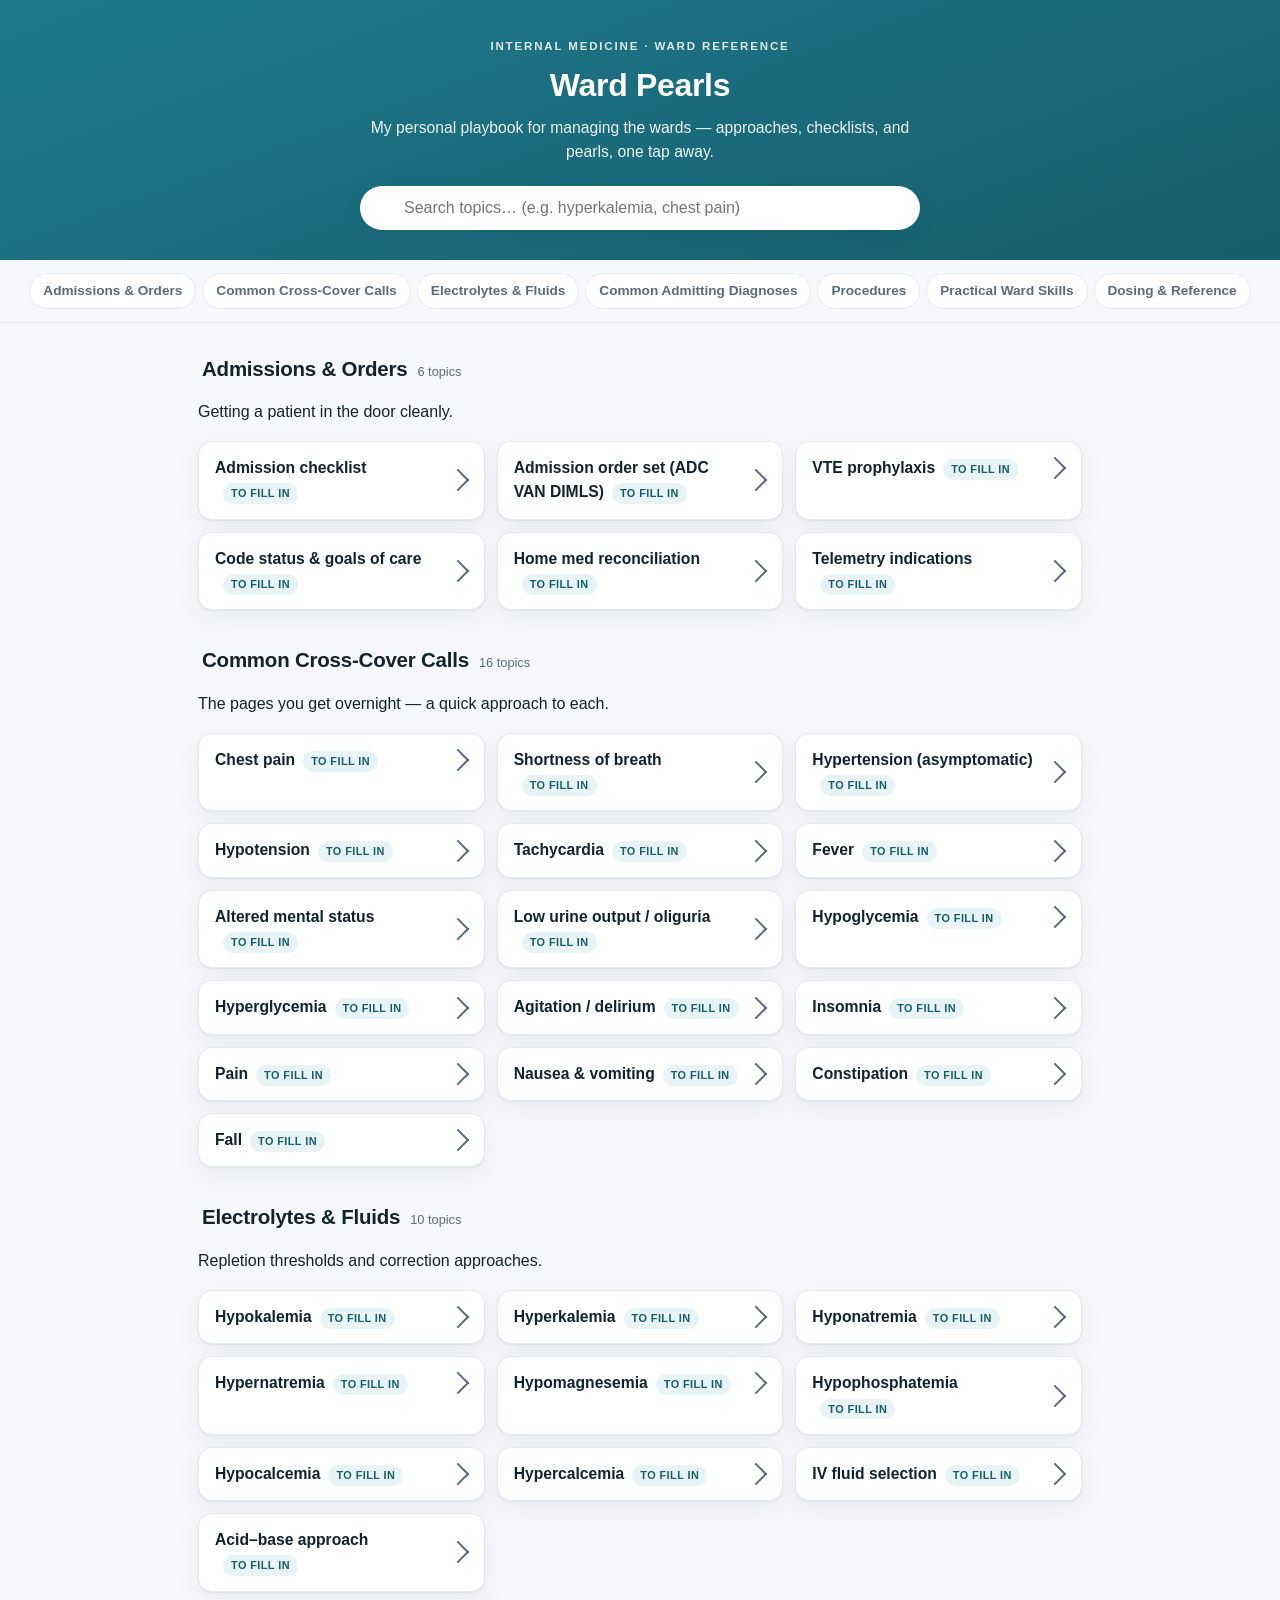
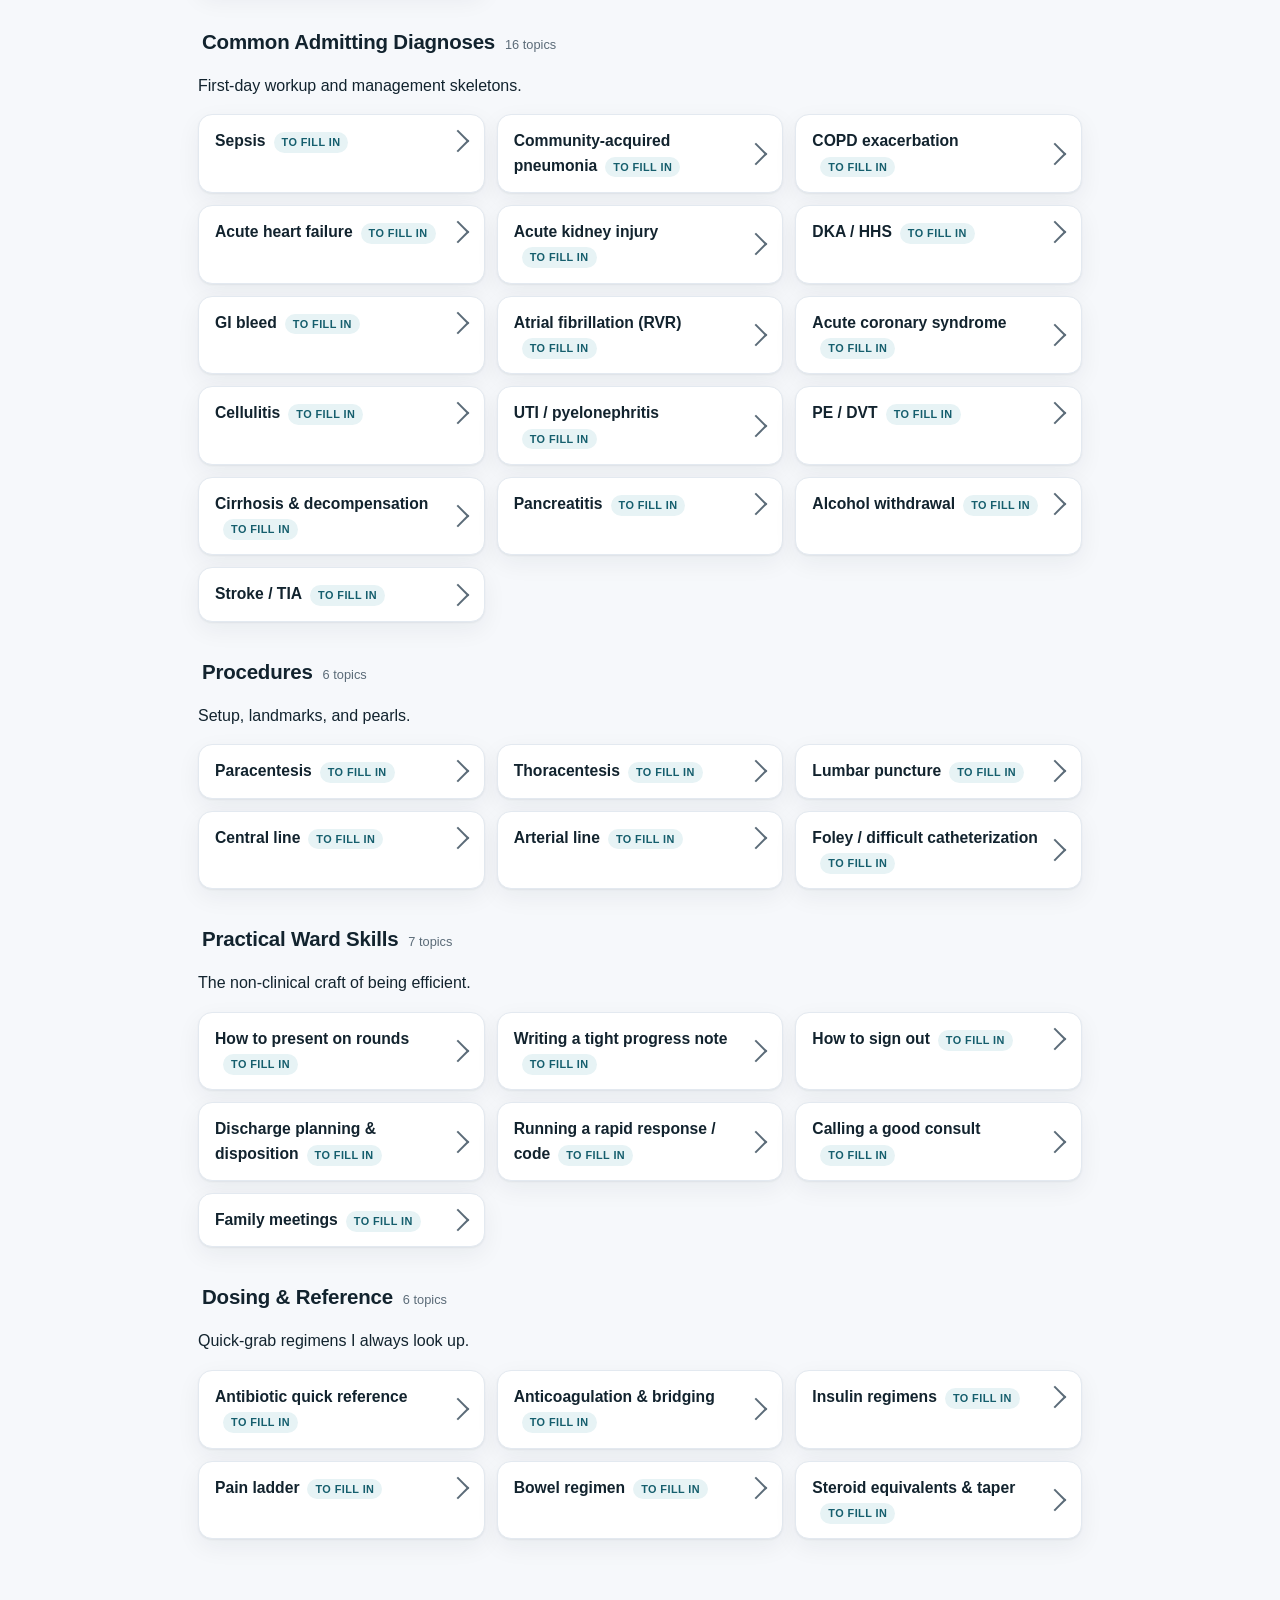
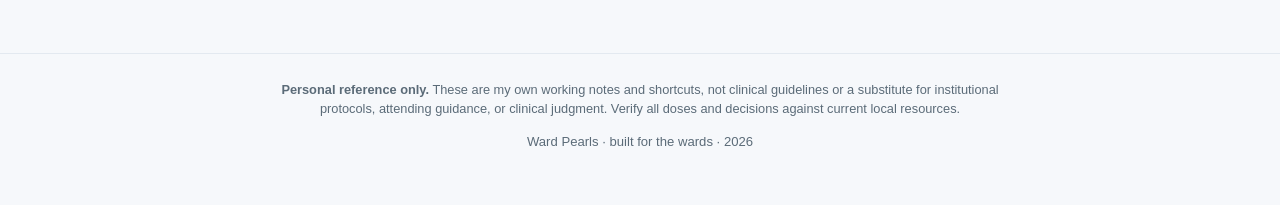
==== index.html @ cdda6fa0 "Add files via upload" ====
<!DOCTYPE html>
<html lang="en">
<head>
<meta charset="UTF-8">
<meta name="viewport" content="width=device-width, initial-scale=1.0">
<title>Ward Pearls — Internal Medicine</title>
<style>
  :root{
    --bg:#f6f8fb;
    --panel:#ffffff;
    --ink:#12232e;
    --muted:#5b6b78;
    --line:#e3e9f0;
    --accent:#1f7a8c;
    --accent-dark:#155e6d;
    --accent-soft:#e7f3f5;
    --shadow:0 1px 2px rgba(16,35,46,.06),0 8px 24px rgba(16,35,46,.06);
    --radius:14px;
  }
  *{box-sizing:border-box}
  html{scroll-behavior:smooth}
  body{
    margin:0;
    font-family:-apple-system,BlinkMacSystemFont,"Segoe UI",Roboto,Helvetica,Arial,sans-serif;
    color:var(--ink);
    background:var(--bg);
    line-height:1.55;
  }
  a{color:var(--accent-dark);text-decoration:none}
  a:hover{text-decoration:underline}

  /* Header */
  header{
    background:linear-gradient(160deg,var(--accent) 0%,var(--accent-dark) 100%);
    color:#fff;
    padding:38px 20px 30px;
    text-align:center;
  }
  header .kicker{
    text-transform:uppercase;
    letter-spacing:.16em;
    font-size:.72rem;
    font-weight:600;
    opacity:.85;
  }
  header h1{
    margin:.35rem 0 .3rem;
    font-size:2rem;
    font-weight:700;
    letter-spacing:-.01em;
  }
  header p{
    margin:0 auto;
    max-width:560px;
    font-size:.98rem;
    opacity:.92;
  }

  /* Search */
  .searchwrap{
    max-width:560px;
    margin:22px auto 0;
    position:relative;
  }
  #search{
    width:100%;
    padding:13px 16px 13px 44px;
    border:none;
    border-radius:999px;
    font-size:1rem;
    box-shadow:var(--shadow);
    outline:none;
  }
  .searchwrap svg{
    position:absolute;
    left:16px;top:50%;
    transform:translateY(-50%);
    width:18px;height:18px;
    opacity:.5;
  }

  /* Nav chips */
  nav{
    position:sticky;top:0;z-index:20;
    background:rgba(246,248,251,.92);
    backdrop-filter:blur(8px);
    border-bottom:1px solid var(--line);
    padding:10px 16px;
    overflow-x:auto;
    white-space:nowrap;
    text-align:center;
  }
  nav a{
    display:inline-block;
    padding:6px 13px;
    margin:3px;
    font-size:.85rem;
    font-weight:600;
    color:var(--muted);
    background:var(--panel);
    border:1px solid var(--line);
    border-radius:999px;
  }
  nav a:hover{color:var(--accent-dark);border-color:var(--accent);text-decoration:none}

  main{max-width:920px;margin:0 auto;padding:30px 18px 80px}

  section{margin-bottom:34px;scroll-margin-top:64px}
  .sec-head{display:flex;align-items:baseline;gap:10px;margin:0 4px 14px}
  .sec-head h2{margin:0;font-size:1.28rem;letter-spacing:-.01em}
  .sec-head .count{font-size:.8rem;color:var(--muted);font-weight:500}
  .sec-head .desc{margin:2px 4px 14px;color:var(--muted);font-size:.9rem}

  .grid{display:grid;grid-template-columns:repeat(auto-fill,minmax(230px,1fr));gap:12px}

  /* Cards */
  details.card{
    background:var(--panel);
    border:1px solid var(--line);
    border-radius:var(--radius);
    box-shadow:var(--shadow);
    overflow:hidden;
    transition:border-color .15s ease;
  }
  details.card[open]{border-color:var(--accent);grid-column:1/-1}
  summary{
    list-style:none;
    cursor:pointer;
    padding:14px 16px;
    font-weight:600;
    font-size:.98rem;
    display:flex;align-items:center;justify-content:space-between;gap:8px;
  }
  summary::-webkit-details-marker{display:none}
  summary .chev{
    flex:none;width:16px;height:16px;
    border-right:2px solid var(--muted);
    border-bottom:2px solid var(--muted);
    transform:rotate(-45deg);
    transition:transform .2s ease;
    margin-right:2px;
  }
  details[open] summary .chev{transform:rotate(45deg)}
  .card-body{
    padding:2px 18px 18px;
    border-top:1px solid var(--line);
    font-size:.94rem;
  }
  .card-body h4{margin:16px 0 5px;font-size:.82rem;text-transform:uppercase;letter-spacing:.05em;color:var(--accent-dark)}
  .card-body ul{margin:6px 0;padding-left:20px}
  .card-body li{margin:3px 0}
  .placeholder{
    color:var(--muted);
    font-style:italic;
    background:var(--accent-soft);
    border-radius:8px;
    padding:12px 14px;
    margin-top:12px;
    font-size:.9rem;
  }
  .tag{
    display:inline-block;font-size:.68rem;font-weight:700;
    text-transform:uppercase;letter-spacing:.04em;
    color:var(--accent-dark);background:var(--accent-soft);
    padding:2px 8px;border-radius:999px;margin-left:8px;
  }

  .noresults{display:none;text-align:center;color:var(--muted);padding:40px;font-style:italic}

  footer{
    text-align:center;color:var(--muted);font-size:.82rem;
    padding:26px 20px 40px;border-top:1px solid var(--line);
  }
  .disclaimer{
    max-width:760px;margin:0 auto 8px;font-size:.8rem;line-height:1.5;
  }
</style>
</head>
<body>

<header>
  <div class="kicker">Internal Medicine · Ward Reference</div>
  <h1>Ward Pearls</h1>
  <p>My personal playbook for managing the wards — approaches, checklists, and pearls, one tap away.</p>
  <div class="searchwrap">
    <svg viewBox="0 0 24 24" fill="none" stroke="currentColor" stroke-width="2"><circle cx="11" cy="11" r="7"/><path d="M21 21l-4.3-4.3"/></svg>
    <input id="search" type="text" placeholder="Search topics… (e.g. hyperkalemia, chest pain)" autocomplete="off">
  </div>
</header>

<nav id="nav"></nav>

<main id="main">
  <!--
  ============================================================
  HOW TO EDIT THIS SITE
  ------------------------------------------------------------
  Everything lives in this one file. To fill in a topic:
    1. Find its <details class="card"> block below.
    2. Replace the <p class="placeholder">…</p> with your content.
       Use <h4>Section</h4> headings and <ul><li>…</li></ul> lists.
  To add a NEW topic: copy any card block and edit the summary + body.
  To add a NEW category: copy a whole <section> block.
  The search box and nav menu update automatically.
  ============================================================
  -->
</main>

<footer>
  <p class="disclaimer"><strong>Personal reference only.</strong> These are my own working notes and shortcuts, not clinical guidelines or a substitute for institutional protocols, attending guidance, or clinical judgment. Verify all doses and decisions against current local resources.</p>
  <p>Ward Pearls · built for the wards · <span id="year"></span></p>
</footer>

<script>
/* ------------------------------------------------------------------
   CONTENT MODEL
   Edit topics here OR directly in the generated HTML — this script
   builds the page from the data below so it stays easy to maintain.
   Each topic: { t: "Title", body: "HTML string" }
   Leave body empty ("") to show a "to fill in" placeholder.
-------------------------------------------------------------------*/
const PLACEHOLDER = '<p class="placeholder">✍️ Your approach goes here — add your steps, doses, and pearls. Edit this in index.html.</p>';

const CATEGORIES = [
  {
    id:"admissions",
    name:"Admissions & Orders",
    desc:"Getting a patient in the door cleanly.",
    topics:[
      {t:"Admission checklist"},
      {t:"Admission order set (ADC VAN DIMLS)"},
      {t:"VTE prophylaxis"},
      {t:"Code status & goals of care"},
      {t:"Home med reconciliation"},
      {t:"Telemetry indications"},
    ]
  },
  {
    id:"crosscover",
    name:"Common Cross-Cover Calls",
    desc:"The pages you get overnight — a quick approach to each.",
    topics:[
      {t:"Chest pain"},
      {t:"Shortness of breath"},
      {t:"Hypertension (asymptomatic)"},
      {t:"Hypotension"},
      {t:"Tachycardia"},
      {t:"Fever"},
      {t:"Altered mental status"},
      {t:"Low urine output / oliguria"},
      {t:"Hypoglycemia"},
      {t:"Hyperglycemia"},
      {t:"Agitation / delirium"},
      {t:"Insomnia"},
      {t:"Pain"},
      {t:"Nausea & vomiting"},
      {t:"Constipation"},
      {t:"Fall"},
    ]
  },
  {
    id:"lytes",
    name:"Electrolytes & Fluids",
    desc:"Repletion thresholds and correction approaches.",
    topics:[
      {t:"Hypokalemia"},
      {t:"Hyperkalemia"},
      {t:"Hyponatremia"},
      {t:"Hypernatremia"},
      {t:"Hypomagnesemia"},
      {t:"Hypophosphatemia"},
      {t:"Hypocalcemia"},
      {t:"Hypercalcemia"},
      {t:"IV fluid selection"},
      {t:"Acid–base approach"},
    ]
  },
  {
    id:"diagnoses",
    name:"Common Admitting Diagnoses",
    desc:"First-day workup and management skeletons.",
    topics:[
      {t:"Sepsis"},
      {t:"Community-acquired pneumonia"},
      {t:"COPD exacerbation"},
      {t:"Acute heart failure"},
      {t:"Acute kidney injury"},
      {t:"DKA / HHS"},
      {t:"GI bleed"},
      {t:"Atrial fibrillation (RVR)"},
      {t:"Acute coronary syndrome"},
      {t:"Cellulitis"},
      {t:"UTI / pyelonephritis"},
      {t:"PE / DVT"},
      {t:"Cirrhosis & decompensation"},
      {t:"Pancreatitis"},
      {t:"Alcohol withdrawal"},
      {t:"Stroke / TIA"},
    ]
  },
  {
    id:"procedures",
    name:"Procedures",
    desc:"Setup, landmarks, and pearls.",
    topics:[
      {t:"Paracentesis"},
      {t:"Thoracentesis"},
      {t:"Lumbar puncture"},
      {t:"Central line"},
      {t:"Arterial line"},
      {t:"Foley / difficult catheterization"},
    ]
  },
  {
    id:"skills",
    name:"Practical Ward Skills",
    desc:"The non-clinical craft of being efficient.",
    topics:[
      {t:"How to present on rounds"},
      {t:"Writing a tight progress note"},
      {t:"How to sign out"},
      {t:"Discharge planning & disposition"},
      {t:"Running a rapid response / code"},
      {t:"Calling a good consult"},
      {t:"Family meetings"},
    ]
  },
  {
    id:"reference",
    name:"Dosing & Reference",
    desc:"Quick-grab regimens I always look up.",
    topics:[
      {t:"Antibiotic quick reference"},
      {t:"Anticoagulation & bridging"},
      {t:"Insulin regimens"},
      {t:"Pain ladder"},
      {t:"Bowel regimen"},
      {t:"Steroid equivalents & taper"},
    ]
  },
];

/* ---------- build the page ---------- */
const main = document.getElementById("main");
const nav = document.getElementById("nav");

CATEGORIES.forEach(cat=>{
  // nav chip
  const chip = document.createElement("a");
  chip.href = "#"+cat.id;
  chip.textContent = cat.name;
  nav.appendChild(chip);

  // section
  const sec = document.createElement("section");
  sec.id = cat.id;
  sec.innerHTML = `
    <div class="sec-head">
      <h2>${cat.name}</h2>
      <span class="count">${cat.topics.length} topics</span>
    </div>
    <p class="desc">${cat.desc}</p>
  `;
  const grid = document.createElement("div");
  grid.className = "grid";

  cat.topics.forEach(topic=>{
    const filled = topic.body && topic.body.trim().length;
    const card = document.createElement("details");
    card.className = "card";
    card.dataset.title = topic.t.toLowerCase();
    card.innerHTML = `
      <summary><span>${topic.t}${filled?"":'<span class="tag">to fill in</span>'}</span><span class="chev"></span></summary>
      <div class="card-body">${filled? topic.body : PLACEHOLDER}</div>
    `;
    grid.appendChild(card);
  });

  sec.appendChild(grid);
  main.appendChild(sec);
});

const noResults = document.createElement("div");
noResults.className = "noresults";
noResults.textContent = "No topics match your search.";
main.appendChild(noResults);

/* ---------- search / filter ---------- */
const search = document.getElementById("search");
search.addEventListener("input", ()=>{
  const q = search.value.trim().toLowerCase();
  let anyVisible = false;
  document.querySelectorAll("section").forEach(sec=>{
    let secVisible = false;
    sec.querySelectorAll("details.card").forEach(card=>{
      const match = !q || card.dataset.title.includes(q) || card.textContent.toLowerCase().includes(q);
      card.style.display = match ? "" : "none";
      if(match){secVisible = true; anyVisible = true;}
      if(q && match) card.open = false;
    });
    sec.style.display = secVisible ? "" : "none";
  });
  noResults.style.display = anyVisible ? "none" : "block";
});

document.getElementById("year").textContent = new Date().getFullYear();
</script>
</body>
</html>
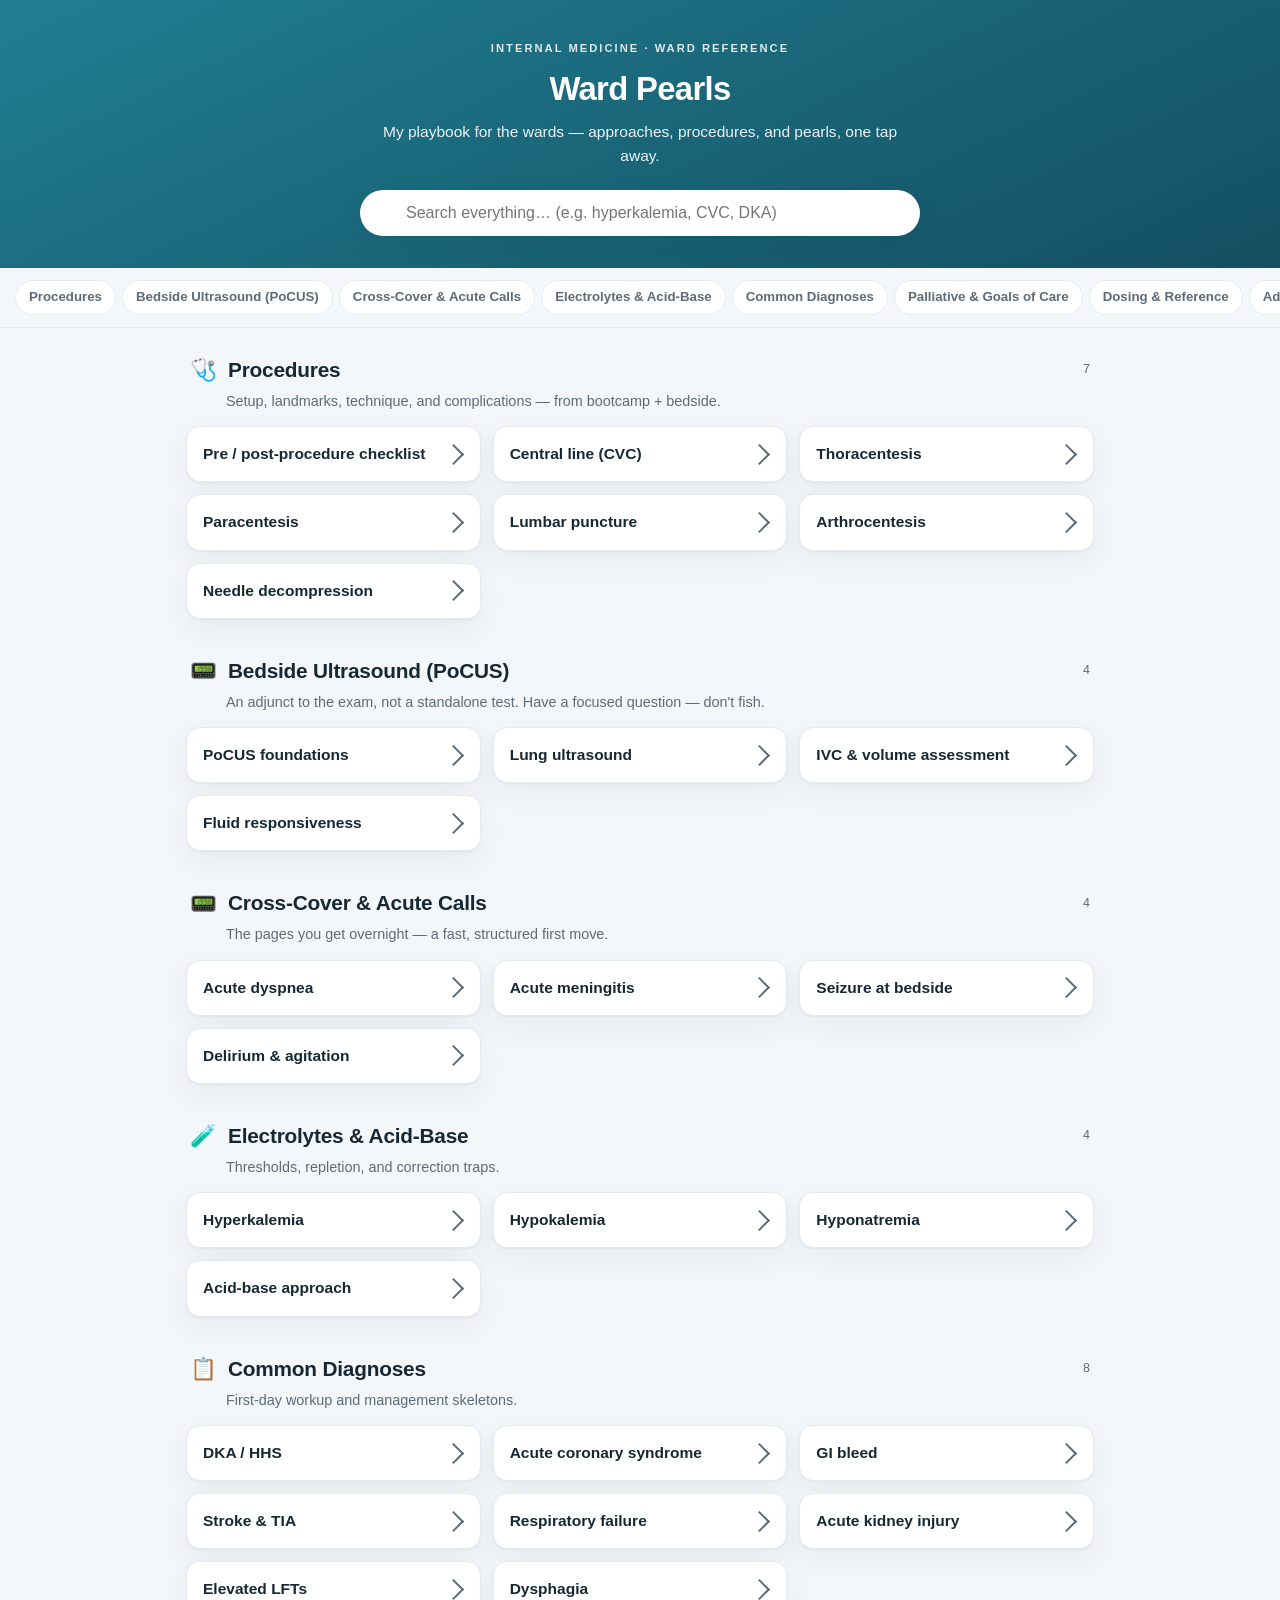
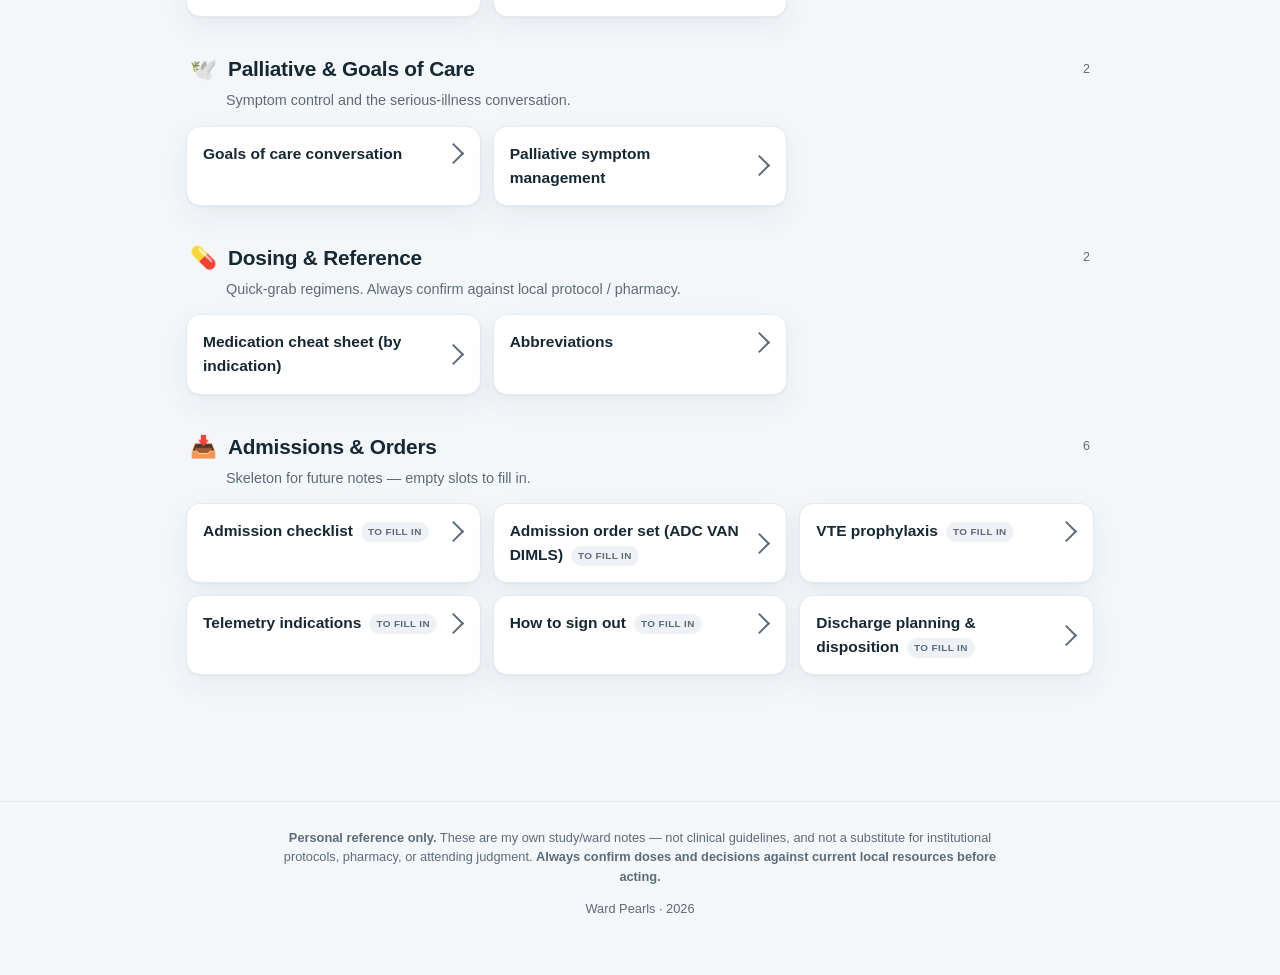
==== commit 6808f098: "Add files via upload" ====
--- a/index.html
+++ b/index.html
@@ -6,15 +6,17 @@
 <title>Ward Pearls — Internal Medicine</title>
 <style>
   :root{
-    --bg:#f6f8fb;
+    --bg:#f4f7fa;
     --panel:#ffffff;
-    --ink:#12232e;
-    --muted:#5b6b78;
-    --line:#e3e9f0;
+    --ink:#152833;
+    --muted:#5c6b78;
+    --line:#e4eaf1;
     --accent:#1f7a8c;
-    --accent-dark:#155e6d;
-    --accent-soft:#e7f3f5;
-    --shadow:0 1px 2px rgba(16,35,46,.06),0 8px 24px rgba(16,35,46,.06);
+    --accent-dark:#14586a;
+    --accent-soft:#e8f4f6;
+    --warn:#b3541e;
+    --warn-soft:#fdf1e7;
+    --shadow:0 1px 2px rgba(16,35,46,.05),0 10px 30px rgba(16,35,46,.06);
     --radius:14px;
   }
   *{box-sizing:border-box}
@@ -22,388 +24,112 @@
   body{
     margin:0;
     font-family:-apple-system,BlinkMacSystemFont,"Segoe UI",Roboto,Helvetica,Arial,sans-serif;
-    color:var(--ink);
-    background:var(--bg);
-    line-height:1.55;
+    color:var(--ink);background:var(--bg);line-height:1.55;
+    -webkit-font-smoothing:antialiased;
   }
-  a{color:var(--accent-dark);text-decoration:none}
-  a:hover{text-decoration:underline}
+  a{color:var(--accent-dark)}
 
-  /* Header */
   header{
-    background:linear-gradient(160deg,var(--accent) 0%,var(--accent-dark) 100%);
-    color:#fff;
-    padding:38px 20px 30px;
-    text-align:center;
+    background:linear-gradient(155deg,#217e91 0%,#134f61 100%);
+    color:#fff;padding:40px 20px 32px;text-align:center;
   }
-  header .kicker{
-    text-transform:uppercase;
-    letter-spacing:.16em;
-    font-size:.72rem;
-    font-weight:600;
-    opacity:.85;
-  }
-  header h1{
-    margin:.35rem 0 .3rem;
-    font-size:2rem;
-    font-weight:700;
-    letter-spacing:-.01em;
-  }
-  header p{
-    margin:0 auto;
-    max-width:560px;
-    font-size:.98rem;
-    opacity:.92;
-  }
+  header .kicker{text-transform:uppercase;letter-spacing:.18em;font-size:.7rem;font-weight:600;opacity:.85}
+  header h1{margin:.4rem 0 .35rem;font-size:2.05rem;font-weight:750;letter-spacing:-.02em}
+  header p{margin:0 auto;max-width:540px;font-size:.97rem;opacity:.92}
+  .searchwrap{max-width:560px;margin:22px auto 0;position:relative}
+  #search{width:100%;padding:14px 16px 14px 46px;border:none;border-radius:999px;font-size:1rem;box-shadow:var(--shadow);outline:none;color:var(--ink)}
+  .searchwrap svg{position:absolute;left:17px;top:50%;transform:translateY(-50%);width:18px;height:18px;opacity:.45}
 
-  /* Search */
-  .searchwrap{
-    max-width:560px;
-    margin:22px auto 0;
-    position:relative;
-  }
-  #search{
-    width:100%;
-    padding:13px 16px 13px 44px;
-    border:none;
-    border-radius:999px;
-    font-size:1rem;
-    box-shadow:var(--shadow);
-    outline:none;
-  }
-  .searchwrap svg{
-    position:absolute;
-    left:16px;top:50%;
-    transform:translateY(-50%);
-    width:18px;height:18px;
-    opacity:.5;
-  }
+  nav{position:sticky;top:0;z-index:30;background:rgba(244,247,250,.93);backdrop-filter:blur(10px);border-bottom:1px solid var(--line);padding:9px 12px;overflow-x:auto;white-space:nowrap;text-align:center}
+  nav a{display:inline-block;padding:6px 13px;margin:3px;font-size:.83rem;font-weight:600;color:var(--muted);background:var(--panel);border:1px solid var(--line);border-radius:999px;text-decoration:none}
+  nav a:hover{color:var(--accent-dark);border-color:var(--accent)}
 
-  /* Nav chips */
-  nav{
-    position:sticky;top:0;z-index:20;
-    background:rgba(246,248,251,.92);
-    backdrop-filter:blur(8px);
-    border-bottom:1px solid var(--line);
-    padding:10px 16px;
-    overflow-x:auto;
-    white-space:nowrap;
-    text-align:center;
-  }
-  nav a{
-    display:inline-block;
-    padding:6px 13px;
-    margin:3px;
-    font-size:.85rem;
-    font-weight:600;
-    color:var(--muted);
-    background:var(--panel);
-    border:1px solid var(--line);
-    border-radius:999px;
-  }
-  nav a:hover{color:var(--accent-dark);border-color:var(--accent);text-decoration:none}
+  main{max-width:940px;margin:0 auto;padding:26px 16px 90px}
+  section{margin-bottom:36px;scroll-margin-top:60px}
+  .sec-head{display:flex;align-items:center;gap:11px;margin:0 4px 4px}
+  .sec-head .ico{font-size:1.35rem;line-height:1}
+  .sec-head h2{margin:0;font-size:1.3rem;letter-spacing:-.01em}
+  .sec-head .count{font-size:.78rem;color:var(--muted);font-weight:500;margin-left:auto}
+  .sec-desc{margin:0 4px 14px 40px;color:var(--muted);font-size:.9rem}
 
-  main{max-width:920px;margin:0 auto;padding:30px 18px 80px}
+  .grid{display:grid;grid-template-columns:repeat(auto-fill,minmax(250px,1fr));gap:12px}
 
-  section{margin-bottom:34px;scroll-margin-top:64px}
-  .sec-head{display:flex;align-items:baseline;gap:10px;margin:0 4px 14px}
-  .sec-head h2{margin:0;font-size:1.28rem;letter-spacing:-.01em}
-  .sec-head .count{font-size:.8rem;color:var(--muted);font-weight:500}
-  .sec-head .desc{margin:2px 4px 14px;color:var(--muted);font-size:.9rem}
+  details.card{background:var(--panel);border:1px solid var(--line);border-radius:var(--radius);box-shadow:var(--shadow);overflow:hidden;transition:border-color .15s}
+  details.card[open]{border-color:var(--accent);grid-column:1/-1}
+  summary{list-style:none;cursor:pointer;padding:15px 16px;font-weight:650;font-size:.97rem;display:flex;align-items:center;justify-content:space-between;gap:8px}
+  summary::-webkit-details-marker{display:none}
+  summary .chev{flex:none;width:15px;height:15px;border-right:2px solid var(--muted);border-bottom:2px solid var(--muted);transform:rotate(-45deg);transition:transform .2s;margin-right:3px}
+  details[open] summary .chev{transform:rotate(45deg)}
 
-  .grid{display:grid;grid-template-columns:repeat(auto-fill,minmax(230px,1fr));gap:12px}
-
-  /* Cards */
-  details.card{
-    background:var(--panel);
-    border:1px solid var(--line);
-    border-radius:var(--radius);
-    box-shadow:var(--shadow);
-    overflow:hidden;
-    transition:border-color .15s ease;
-  }
-  details.card[open]{border-color:var(--accent);grid-column:1/-1}
-  summary{
-    list-style:none;
-    cursor:pointer;
-    padding:14px 16px;
-    font-weight:600;
-    font-size:.98rem;
-    display:flex;align-items:center;justify-content:space-between;gap:8px;
-  }
-  summary::-webkit-details-marker{display:none}
-  summary .chev{
-    flex:none;width:16px;height:16px;
-    border-right:2px solid var(--muted);
-    border-bottom:2px solid var(--muted);
-    transform:rotate(-45deg);
-    transition:transform .2s ease;
-    margin-right:2px;
-  }
-  details[open] summary .chev{transform:rotate(45deg)}
-  .card-body{
-    padding:2px 18px 18px;
-    border-top:1px solid var(--line);
-    font-size:.94rem;
-  }
-  .card-body h4{margin:16px 0 5px;font-size:.82rem;text-transform:uppercase;letter-spacing:.05em;color:var(--accent-dark)}
-  .card-body ul{margin:6px 0;padding-left:20px}
+  .card-body{padding:4px 20px 20px;border-top:1px solid var(--line);font-size:.93rem}
+  .card-body h4{margin:17px 0 5px;font-size:.75rem;text-transform:uppercase;letter-spacing:.06em;color:var(--accent-dark);font-weight:700}
+  .card-body h4:first-child{margin-top:14px}
+  .card-body ul{margin:5px 0;padding-left:19px}
   .card-body li{margin:3px 0}
-  .placeholder{
-    color:var(--muted);
-    font-style:italic;
-    background:var(--accent-soft);
-    border-radius:8px;
-    padding:12px 14px;
-    margin-top:12px;
-    font-size:.9rem;
-  }
-  .tag{
-    display:inline-block;font-size:.68rem;font-weight:700;
-    text-transform:uppercase;letter-spacing:.04em;
-    color:var(--accent-dark);background:var(--accent-soft);
-    padding:2px 8px;border-radius:999px;margin-left:8px;
-  }
+  .card-body p{margin:7px 0}
+  .card-body code{background:var(--accent-soft);padding:1px 5px;border-radius:5px;font-size:.86em}
+  .card-body .lead{color:var(--muted);font-style:italic;margin-top:12px}
+  .card-body details{margin:9px 0;border:1px solid var(--line);border-radius:9px;background:#fbfcfe}
+  .card-body details > summary{padding:9px 13px;font-size:.88rem;font-weight:600;color:var(--accent-dark)}
+  .card-body details .inner{padding:2px 15px 12px}
+  .flag{background:var(--warn-soft);border-left:3px solid var(--warn);border-radius:0 8px 8px 0;padding:9px 13px;margin:11px 0;font-size:.9rem;color:#7c3d15}
+  .flag b{color:var(--warn)}
+  .pill{background:var(--accent-soft);border-radius:0 8px 8px 0;border-left:3px solid var(--accent);padding:9px 13px;margin:11px 0;font-size:.9rem}
+  .tag{display:inline-block;font-size:.62rem;font-weight:700;text-transform:uppercase;letter-spacing:.04em;color:var(--muted);background:#eef2f6;padding:2px 7px;border-radius:999px;margin-left:8px;vertical-align:middle}
 
   .noresults{display:none;text-align:center;color:var(--muted);padding:40px;font-style:italic}
-
-  footer{
-    text-align:center;color:var(--muted);font-size:.82rem;
-    padding:26px 20px 40px;border-top:1px solid var(--line);
-  }
-  .disclaimer{
-    max-width:760px;margin:0 auto 8px;font-size:.8rem;line-height:1.5;
-  }
+  footer{text-align:center;color:var(--muted);font-size:.8rem;padding:26px 20px 44px;border-top:1px solid var(--line)}
+  .disclaimer{max-width:720px;margin:0 auto 10px;line-height:1.5}
 </style>
 </head>
 <body>
-
 <header>
   <div class="kicker">Internal Medicine · Ward Reference</div>
   <h1>Ward Pearls</h1>
-  <p>My personal playbook for managing the wards — approaches, checklists, and pearls, one tap away.</p>
+  <p>My playbook for the wards — approaches, procedures, and pearls, one tap away.</p>
   <div class="searchwrap">
     <svg viewBox="0 0 24 24" fill="none" stroke="currentColor" stroke-width="2"><circle cx="11" cy="11" r="7"/><path d="M21 21l-4.3-4.3"/></svg>
-    <input id="search" type="text" placeholder="Search topics… (e.g. hyperkalemia, chest pain)" autocomplete="off">
+    <input id="search" type="text" placeholder="Search everything… (e.g. hyperkalemia, CVC, DKA)" autocomplete="off">
   </div>
 </header>
-
 <nav id="nav"></nav>
-
-<main id="main">
-  <!--
-  ============================================================
-  HOW TO EDIT THIS SITE
-  ------------------------------------------------------------
-  Everything lives in this one file. To fill in a topic:
-    1. Find its <details class="card"> block below.
-    2. Replace the <p class="placeholder">…</p> with your content.
-       Use <h4>Section</h4> headings and <ul><li>…</li></ul> lists.
-  To add a NEW topic: copy any card block and edit the summary + body.
-  To add a NEW category: copy a whole <section> block.
-  The search box and nav menu update automatically.
-  ============================================================
-  -->
-</main>
-
+<main id="main"></main>
 <footer>
-  <p class="disclaimer"><strong>Personal reference only.</strong> These are my own working notes and shortcuts, not clinical guidelines or a substitute for institutional protocols, attending guidance, or clinical judgment. Verify all doses and decisions against current local resources.</p>
-  <p>Ward Pearls · built for the wards · <span id="year"></span></p>
+  <p class="disclaimer"><strong>Personal reference only.</strong> These are my own study/ward notes — not clinical guidelines, and not a substitute for institutional protocols, pharmacy, or attending judgment. <strong>Always confirm doses and decisions against current local resources before acting.</strong></p>
+  <p>Ward Pearls · <span id="year"></span></p>
 </footer>
-
+<script src="data.js"></script>
 <script>
-/* ------------------------------------------------------------------
-   CONTENT MODEL
-   Edit topics here OR directly in the generated HTML — this script
-   builds the page from the data below so it stays easy to maintain.
-   Each topic: { t: "Title", body: "HTML string" }
-   Leave body empty ("") to show a "to fill in" placeholder.
--------------------------------------------------------------------*/
-const PLACEHOLDER = '<p class="placeholder">✍️ Your approach goes here — add your steps, doses, and pearls. Edit this in index.html.</p>';
-
-const CATEGORIES = [
-  {
-    id:"admissions",
-    name:"Admissions & Orders",
-    desc:"Getting a patient in the door cleanly.",
-    topics:[
-      {t:"Admission checklist"},
-      {t:"Admission order set (ADC VAN DIMLS)"},
-      {t:"VTE prophylaxis"},
-      {t:"Code status & goals of care"},
-      {t:"Home med reconciliation"},
-      {t:"Telemetry indications"},
-    ]
-  },
-  {
-    id:"crosscover",
-    name:"Common Cross-Cover Calls",
-    desc:"The pages you get overnight — a quick approach to each.",
-    topics:[
-      {t:"Chest pain"},
-      {t:"Shortness of breath"},
-      {t:"Hypertension (asymptomatic)"},
-      {t:"Hypotension"},
-      {t:"Tachycardia"},
-      {t:"Fever"},
-      {t:"Altered mental status"},
-      {t:"Low urine output / oliguria"},
-      {t:"Hypoglycemia"},
-      {t:"Hyperglycemia"},
-      {t:"Agitation / delirium"},
-      {t:"Insomnia"},
-      {t:"Pain"},
-      {t:"Nausea & vomiting"},
-      {t:"Constipation"},
-      {t:"Fall"},
-    ]
-  },
-  {
-    id:"lytes",
-    name:"Electrolytes & Fluids",
-    desc:"Repletion thresholds and correction approaches.",
-    topics:[
-      {t:"Hypokalemia"},
-      {t:"Hyperkalemia"},
-      {t:"Hyponatremia"},
-      {t:"Hypernatremia"},
-      {t:"Hypomagnesemia"},
-      {t:"Hypophosphatemia"},
-      {t:"Hypocalcemia"},
-      {t:"Hypercalcemia"},
-      {t:"IV fluid selection"},
-      {t:"Acid–base approach"},
-    ]
-  },
-  {
-    id:"diagnoses",
-    name:"Common Admitting Diagnoses",
-    desc:"First-day workup and management skeletons.",
-    topics:[
-      {t:"Sepsis"},
-      {t:"Community-acquired pneumonia"},
-      {t:"COPD exacerbation"},
-      {t:"Acute heart failure"},
-      {t:"Acute kidney injury"},
-      {t:"DKA / HHS"},
-      {t:"GI bleed"},
-      {t:"Atrial fibrillation (RVR)"},
-      {t:"Acute coronary syndrome"},
-      {t:"Cellulitis"},
-      {t:"UTI / pyelonephritis"},
-      {t:"PE / DVT"},
-      {t:"Cirrhosis & decompensation"},
-      {t:"Pancreatitis"},
-      {t:"Alcohol withdrawal"},
-      {t:"Stroke / TIA"},
-    ]
-  },
-  {
-    id:"procedures",
-    name:"Procedures",
-    desc:"Setup, landmarks, and pearls.",
-    topics:[
-      {t:"Paracentesis"},
-      {t:"Thoracentesis"},
-      {t:"Lumbar puncture"},
-      {t:"Central line"},
-      {t:"Arterial line"},
-      {t:"Foley / difficult catheterization"},
-    ]
-  },
-  {
-    id:"skills",
-    name:"Practical Ward Skills",
-    desc:"The non-clinical craft of being efficient.",
-    topics:[
-      {t:"How to present on rounds"},
-      {t:"Writing a tight progress note"},
-      {t:"How to sign out"},
-      {t:"Discharge planning & disposition"},
-      {t:"Running a rapid response / code"},
-      {t:"Calling a good consult"},
-      {t:"Family meetings"},
-    ]
-  },
-  {
-    id:"reference",
-    name:"Dosing & Reference",
-    desc:"Quick-grab regimens I always look up.",
-    topics:[
-      {t:"Antibiotic quick reference"},
-      {t:"Anticoagulation & bridging"},
-      {t:"Insulin regimens"},
-      {t:"Pain ladder"},
-      {t:"Bowel regimen"},
-      {t:"Steroid equivalents & taper"},
-    ]
-  },
-];
-
-/* ---------- build the page ---------- */
-const main = document.getElementById("main");
-const nav = document.getElementById("nav");
-
+const main=document.getElementById("main"), nav=document.getElementById("nav");
 CATEGORIES.forEach(cat=>{
-  // nav chip
-  const chip = document.createElement("a");
-  chip.href = "#"+cat.id;
-  chip.textContent = cat.name;
-  nav.appendChild(chip);
-
-  // section
-  const sec = document.createElement("section");
-  sec.id = cat.id;
-  sec.innerHTML = `
-    <div class="sec-head">
-      <h2>${cat.name}</h2>
-      <span class="count">${cat.topics.length} topics</span>
-    </div>
-    <p class="desc">${cat.desc}</p>
-  `;
-  const grid = document.createElement("div");
-  grid.className = "grid";
-
-  cat.topics.forEach(topic=>{
-    const filled = topic.body && topic.body.trim().length;
-    const card = document.createElement("details");
-    card.className = "card";
-    card.dataset.title = topic.t.toLowerCase();
-    card.innerHTML = `
-      <summary><span>${topic.t}${filled?"":'<span class="tag">to fill in</span>'}</span><span class="chev"></span></summary>
-      <div class="card-body">${filled? topic.body : PLACEHOLDER}</div>
-    `;
+  const chip=document.createElement("a");chip.href="#"+cat.id;chip.textContent=cat.name;nav.appendChild(chip);
+  const sec=document.createElement("section");sec.id=cat.id;
+  sec.innerHTML=`<div class="sec-head"><span class="ico">${cat.ico}</span><h2>${cat.name}</h2><span class="count">${cat.topics.length}</span></div><p class="sec-desc">${cat.desc}</p>`;
+  const grid=document.createElement("div");grid.className="grid";
+  cat.topics.forEach(t=>{
+    const filled=t.body&&t.body.trim().length;
+    const card=document.createElement("details");card.className="card";
+    card.dataset.title=t.t.toLowerCase();
+    card.innerHTML=`<summary><span>${t.t}${filled?"":'<span class="tag">to fill in</span>'}</span><span class="chev"></span></summary><div class="card-body">${filled?t.body:'<p class="lead">✍️ Empty slot — add your notes in data.js.</p>'}</div>`;
     grid.appendChild(card);
   });
-
-  sec.appendChild(grid);
-  main.appendChild(sec);
+  sec.appendChild(grid);main.appendChild(sec);
 });
-
-const noResults = document.createElement("div");
-noResults.className = "noresults";
-noResults.textContent = "No topics match your search.";
-main.appendChild(noResults);
-
-/* ---------- search / filter ---------- */
-const search = document.getElementById("search");
-search.addEventListener("input", ()=>{
-  const q = search.value.trim().toLowerCase();
-  let anyVisible = false;
+const noRes=document.createElement("div");noRes.className="noresults";noRes.textContent="No topics match your search.";main.appendChild(noRes);
+const search=document.getElementById("search");
+search.addEventListener("input",()=>{
+  const q=search.value.trim().toLowerCase();let any=false;
   document.querySelectorAll("section").forEach(sec=>{
-    let secVisible = false;
+    let sv=false;
     sec.querySelectorAll("details.card").forEach(card=>{
-      const match = !q || card.dataset.title.includes(q) || card.textContent.toLowerCase().includes(q);
-      card.style.display = match ? "" : "none";
-      if(match){secVisible = true; anyVisible = true;}
-      if(q && match) card.open = false;
+      const m=!q||card.dataset.title.includes(q)||card.textContent.toLowerCase().includes(q);
+      card.style.display=m?"":"none";if(m){sv=true;any=true;}if(q&&m)card.open=false;
     });
-    sec.style.display = secVisible ? "" : "none";
+    sec.style.display=sv?"":"none";
   });
-  noResults.style.display = anyVisible ? "none" : "block";
+  noRes.style.display=any?"none":"block";
 });
-
-document.getElementById("year").textContent = new Date().getFullYear();
+document.getElementById("year").textContent=new Date().getFullYear();
 </script>
 </body>
 </html>
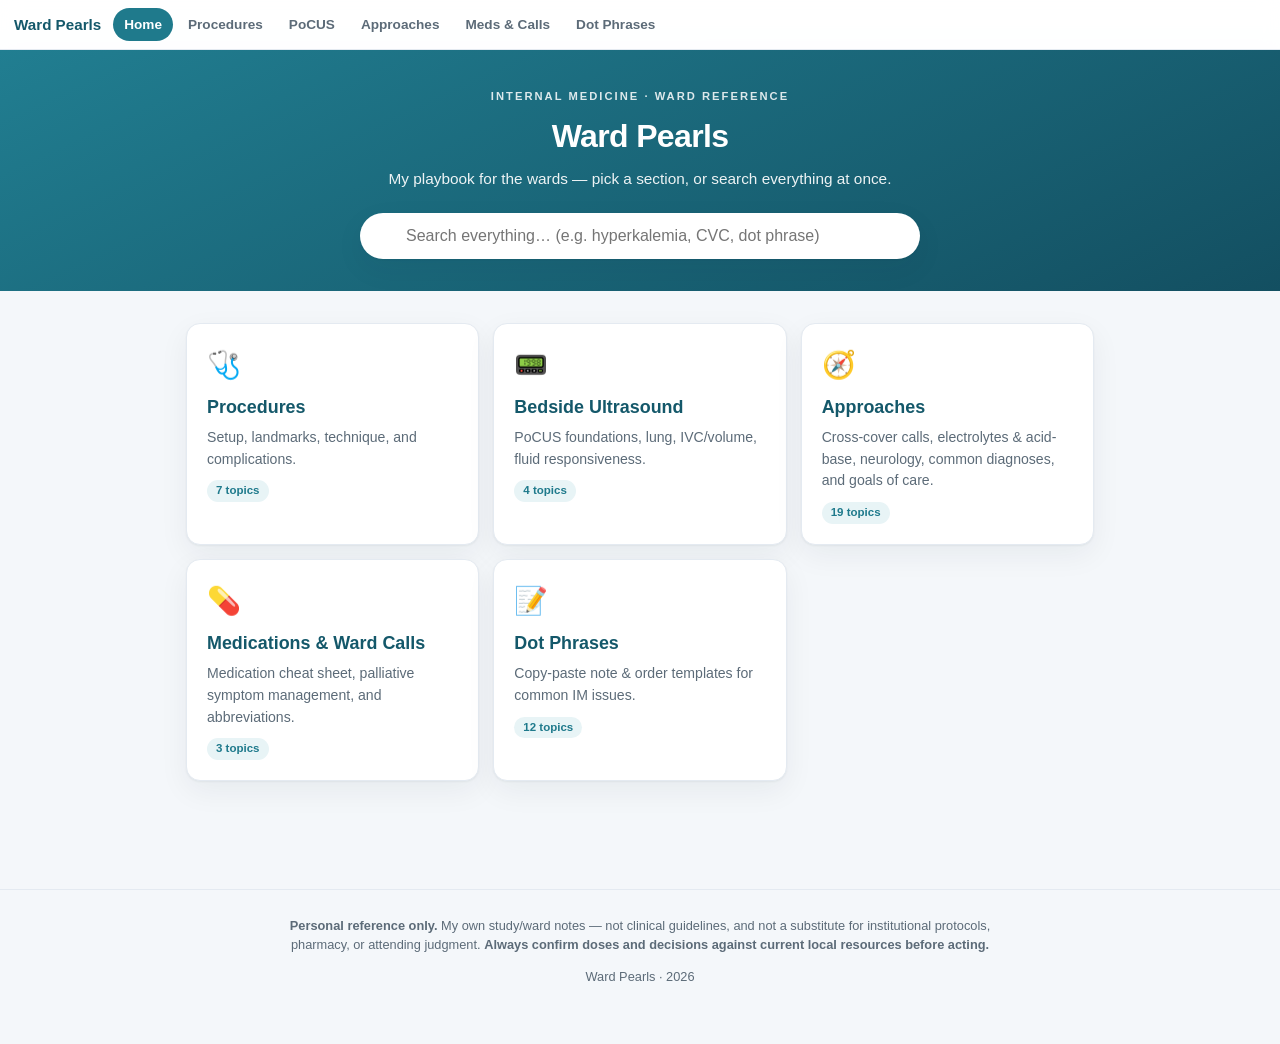
==== commit ae711d2e: "Add files via upload" ====
--- a/index.html
+++ b/index.html
@@ -4,132 +4,25 @@
 <meta charset="UTF-8">
 <meta name="viewport" content="width=device-width, initial-scale=1.0">
 <title>Ward Pearls — Internal Medicine</title>
-<style>
-  :root{
-    --bg:#f4f7fa;
-    --panel:#ffffff;
-    --ink:#152833;
-    --muted:#5c6b78;
-    --line:#e4eaf1;
-    --accent:#1f7a8c;
-    --accent-dark:#14586a;
-    --accent-soft:#e8f4f6;
-    --warn:#b3541e;
-    --warn-soft:#fdf1e7;
-    --shadow:0 1px 2px rgba(16,35,46,.05),0 10px 30px rgba(16,35,46,.06);
-    --radius:14px;
-  }
-  *{box-sizing:border-box}
-  html{scroll-behavior:smooth}
-  body{
-    margin:0;
-    font-family:-apple-system,BlinkMacSystemFont,"Segoe UI",Roboto,Helvetica,Arial,sans-serif;
-    color:var(--ink);background:var(--bg);line-height:1.55;
-    -webkit-font-smoothing:antialiased;
-  }
-  a{color:var(--accent-dark)}
-
-  header{
-    background:linear-gradient(155deg,#217e91 0%,#134f61 100%);
-    color:#fff;padding:40px 20px 32px;text-align:center;
-  }
-  header .kicker{text-transform:uppercase;letter-spacing:.18em;font-size:.7rem;font-weight:600;opacity:.85}
-  header h1{margin:.4rem 0 .35rem;font-size:2.05rem;font-weight:750;letter-spacing:-.02em}
-  header p{margin:0 auto;max-width:540px;font-size:.97rem;opacity:.92}
-  .searchwrap{max-width:560px;margin:22px auto 0;position:relative}
-  #search{width:100%;padding:14px 16px 14px 46px;border:none;border-radius:999px;font-size:1rem;box-shadow:var(--shadow);outline:none;color:var(--ink)}
-  .searchwrap svg{position:absolute;left:17px;top:50%;transform:translateY(-50%);width:18px;height:18px;opacity:.45}
-
-  nav{position:sticky;top:0;z-index:30;background:rgba(244,247,250,.93);backdrop-filter:blur(10px);border-bottom:1px solid var(--line);padding:9px 12px;overflow-x:auto;white-space:nowrap;text-align:center}
-  nav a{display:inline-block;padding:6px 13px;margin:3px;font-size:.83rem;font-weight:600;color:var(--muted);background:var(--panel);border:1px solid var(--line);border-radius:999px;text-decoration:none}
-  nav a:hover{color:var(--accent-dark);border-color:var(--accent)}
-
-  main{max-width:940px;margin:0 auto;padding:26px 16px 90px}
-  section{margin-bottom:36px;scroll-margin-top:60px}
-  .sec-head{display:flex;align-items:center;gap:11px;margin:0 4px 4px}
-  .sec-head .ico{font-size:1.35rem;line-height:1}
-  .sec-head h2{margin:0;font-size:1.3rem;letter-spacing:-.01em}
-  .sec-head .count{font-size:.78rem;color:var(--muted);font-weight:500;margin-left:auto}
-  .sec-desc{margin:0 4px 14px 40px;color:var(--muted);font-size:.9rem}
-
-  .grid{display:grid;grid-template-columns:repeat(auto-fill,minmax(250px,1fr));gap:12px}
-
-  details.card{background:var(--panel);border:1px solid var(--line);border-radius:var(--radius);box-shadow:var(--shadow);overflow:hidden;transition:border-color .15s}
-  details.card[open]{border-color:var(--accent);grid-column:1/-1}
-  summary{list-style:none;cursor:pointer;padding:15px 16px;font-weight:650;font-size:.97rem;display:flex;align-items:center;justify-content:space-between;gap:8px}
-  summary::-webkit-details-marker{display:none}
-  summary .chev{flex:none;width:15px;height:15px;border-right:2px solid var(--muted);border-bottom:2px solid var(--muted);transform:rotate(-45deg);transition:transform .2s;margin-right:3px}
-  details[open] summary .chev{transform:rotate(45deg)}
-
-  .card-body{padding:4px 20px 20px;border-top:1px solid var(--line);font-size:.93rem}
-  .card-body h4{margin:17px 0 5px;font-size:.75rem;text-transform:uppercase;letter-spacing:.06em;color:var(--accent-dark);font-weight:700}
-  .card-body h4:first-child{margin-top:14px}
-  .card-body ul{margin:5px 0;padding-left:19px}
-  .card-body li{margin:3px 0}
-  .card-body p{margin:7px 0}
-  .card-body code{background:var(--accent-soft);padding:1px 5px;border-radius:5px;font-size:.86em}
-  .card-body .lead{color:var(--muted);font-style:italic;margin-top:12px}
-  .card-body details{margin:9px 0;border:1px solid var(--line);border-radius:9px;background:#fbfcfe}
-  .card-body details > summary{padding:9px 13px;font-size:.88rem;font-weight:600;color:var(--accent-dark)}
-  .card-body details .inner{padding:2px 15px 12px}
-  .flag{background:var(--warn-soft);border-left:3px solid var(--warn);border-radius:0 8px 8px 0;padding:9px 13px;margin:11px 0;font-size:.9rem;color:#7c3d15}
-  .flag b{color:var(--warn)}
-  .pill{background:var(--accent-soft);border-radius:0 8px 8px 0;border-left:3px solid var(--accent);padding:9px 13px;margin:11px 0;font-size:.9rem}
-  .tag{display:inline-block;font-size:.62rem;font-weight:700;text-transform:uppercase;letter-spacing:.04em;color:var(--muted);background:#eef2f6;padding:2px 7px;border-radius:999px;margin-left:8px;vertical-align:middle}
-
-  .noresults{display:none;text-align:center;color:var(--muted);padding:40px;font-style:italic}
-  footer{text-align:center;color:var(--muted);font-size:.8rem;padding:26px 20px 44px;border-top:1px solid var(--line)}
-  .disclaimer{max-width:720px;margin:0 auto 10px;line-height:1.5}
-</style>
+<link rel="stylesheet" href="styles.css?v=2">
 </head>
-<body>
-<header>
+<body data-page="home">
+<div class="topbar" id="topbar"></div>
+<header class="hero">
   <div class="kicker">Internal Medicine · Ward Reference</div>
   <h1>Ward Pearls</h1>
-  <p>My playbook for the wards — approaches, procedures, and pearls, one tap away.</p>
+  <p>My playbook for the wards — pick a section, or search everything at once.</p>
   <div class="searchwrap">
     <svg viewBox="0 0 24 24" fill="none" stroke="currentColor" stroke-width="2"><circle cx="11" cy="11" r="7"/><path d="M21 21l-4.3-4.3"/></svg>
-    <input id="search" type="text" placeholder="Search everything… (e.g. hyperkalemia, CVC, DKA)" autocomplete="off">
+    <input id="search" type="text" placeholder="Search everything… (e.g. hyperkalemia, CVC, dot phrase)" autocomplete="off">
   </div>
 </header>
-<nav id="nav"></nav>
 <main id="main"></main>
 <footer>
-  <p class="disclaimer"><strong>Personal reference only.</strong> These are my own study/ward notes — not clinical guidelines, and not a substitute for institutional protocols, pharmacy, or attending judgment. <strong>Always confirm doses and decisions against current local resources before acting.</strong></p>
+  <p class="disclaimer"><strong>Personal reference only.</strong> My own study/ward notes — not clinical guidelines, and not a substitute for institutional protocols, pharmacy, or attending judgment. <strong>Always confirm doses and decisions against current local resources before acting.</strong></p>
   <p>Ward Pearls · <span id="year"></span></p>
 </footer>
-<script src="data.js"></script>
-<script>
-const main=document.getElementById("main"), nav=document.getElementById("nav");
-CATEGORIES.forEach(cat=>{
-  const chip=document.createElement("a");chip.href="#"+cat.id;chip.textContent=cat.name;nav.appendChild(chip);
-  const sec=document.createElement("section");sec.id=cat.id;
-  sec.innerHTML=`<div class="sec-head"><span class="ico">${cat.ico}</span><h2>${cat.name}</h2><span class="count">${cat.topics.length}</span></div><p class="sec-desc">${cat.desc}</p>`;
-  const grid=document.createElement("div");grid.className="grid";
-  cat.topics.forEach(t=>{
-    const filled=t.body&&t.body.trim().length;
-    const card=document.createElement("details");card.className="card";
-    card.dataset.title=t.t.toLowerCase();
-    card.innerHTML=`<summary><span>${t.t}${filled?"":'<span class="tag">to fill in</span>'}</span><span class="chev"></span></summary><div class="card-body">${filled?t.body:'<p class="lead">✍️ Empty slot — add your notes in data.js.</p>'}</div>`;
-    grid.appendChild(card);
-  });
-  sec.appendChild(grid);main.appendChild(sec);
-});
-const noRes=document.createElement("div");noRes.className="noresults";noRes.textContent="No topics match your search.";main.appendChild(noRes);
-const search=document.getElementById("search");
-search.addEventListener("input",()=>{
-  const q=search.value.trim().toLowerCase();let any=false;
-  document.querySelectorAll("section").forEach(sec=>{
-    let sv=false;
-    sec.querySelectorAll("details.card").forEach(card=>{
-      const m=!q||card.dataset.title.includes(q)||card.textContent.toLowerCase().includes(q);
-      card.style.display=m?"":"none";if(m){sv=true;any=true;}if(q&&m)card.open=false;
-    });
-    sec.style.display=sv?"":"none";
-  });
-  noRes.style.display=any?"none":"block";
-});
-document.getElementById("year").textContent=new Date().getFullYear();
-</script>
+<script src="data.js?v=2"></script>
+<script src="app.js?v=2"></script>
 </body>
 </html>
--- a/styles.css
+++ b/styles.css
@@ -0,0 +1,116 @@
+:root{
+  --bg:#f4f7fa;
+  --panel:#ffffff;
+  --ink:#152833;
+  --muted:#5c6b78;
+  --line:#e4eaf1;
+  --accent:#1f7a8c;
+  --accent-dark:#14586a;
+  --accent-soft:#e8f4f6;
+  --warn:#b3541e;
+  --warn-soft:#fdf1e7;
+  --shadow:0 1px 2px rgba(16,35,46,.05),0 10px 30px rgba(16,35,46,.06);
+  --radius:14px;
+}
+*{box-sizing:border-box}
+html{scroll-behavior:smooth}
+body{
+  margin:0;
+  font-family:-apple-system,BlinkMacSystemFont,"Segoe UI",Roboto,Helvetica,Arial,sans-serif;
+  color:var(--ink);background:var(--bg);line-height:1.55;
+  -webkit-font-smoothing:antialiased;
+}
+a{color:var(--accent-dark)}
+
+/* ---- top nav bar ---- */
+.topbar{
+  position:sticky;top:0;z-index:40;
+  background:rgba(255,255,255,.92);backdrop-filter:blur(10px);
+  border-bottom:1px solid var(--line);
+  display:flex;align-items:center;gap:4px;
+  padding:8px 14px;overflow-x:auto;white-space:nowrap;
+}
+.topbar .brand{font-weight:750;color:var(--accent-dark);font-size:.95rem;margin-right:8px;text-decoration:none;flex:none}
+.topbar a.navlink{
+  color:var(--muted);text-decoration:none;font-size:.85rem;font-weight:600;
+  padding:6px 11px;border-radius:999px;flex:none;
+}
+.topbar a.navlink:hover{color:var(--accent-dark);background:var(--accent-soft)}
+.topbar a.navlink.active{color:#fff;background:var(--accent)}
+
+/* ---- hero ---- */
+header.hero{
+  background:linear-gradient(155deg,#217e91 0%,#134f61 100%);
+  color:#fff;padding:38px 20px 32px;text-align:center;
+}
+header.hero .kicker{text-transform:uppercase;letter-spacing:.18em;font-size:.7rem;font-weight:600;opacity:.85}
+header.hero h1{margin:.4rem 0 .35rem;font-size:2rem;font-weight:750;letter-spacing:-.02em}
+header.hero p{margin:0 auto;max-width:560px;font-size:.96rem;opacity:.92}
+.searchwrap{max-width:560px;margin:22px auto 0;position:relative}
+#search{width:100%;padding:14px 16px 14px 46px;border:none;border-radius:999px;font-size:1rem;box-shadow:var(--shadow);outline:none;color:var(--ink)}
+.searchwrap svg{position:absolute;left:17px;top:50%;transform:translateY(-50%);width:18px;height:18px;opacity:.45}
+
+main{max-width:940px;margin:0 auto;padding:26px 16px 90px}
+
+/* ---- home page cards ---- */
+.homegrid{display:grid;grid-template-columns:repeat(auto-fill,minmax(260px,1fr));gap:14px;margin-top:6px}
+a.homecard{
+  display:block;text-decoration:none;color:inherit;
+  background:var(--panel);border:1px solid var(--line);border-radius:var(--radius);
+  box-shadow:var(--shadow);padding:20px;transition:transform .12s,border-color .12s;
+}
+a.homecard:hover{transform:translateY(-2px);border-color:var(--accent)}
+a.homecard .ico{font-size:1.7rem;display:block;margin-bottom:8px}
+a.homecard h3{margin:0 0 5px;font-size:1.12rem;color:var(--accent-dark)}
+a.homecard p{margin:0;color:var(--muted);font-size:.88rem}
+a.homecard .cnt{display:inline-block;margin-top:10px;font-size:.72rem;font-weight:700;color:var(--accent);background:var(--accent-soft);padding:2px 9px;border-radius:999px}
+
+/* ---- global search results (home) ---- */
+#results{margin-top:18px}
+#results .ritem{display:block;text-decoration:none;color:inherit;background:var(--panel);border:1px solid var(--line);border-radius:10px;box-shadow:var(--shadow);padding:12px 15px;margin-bottom:8px}
+#results .ritem:hover{border-color:var(--accent)}
+#results .ritem b{color:var(--accent-dark)}
+#results .ritem .where{font-size:.74rem;color:var(--muted);text-transform:uppercase;letter-spacing:.04em}
+
+/* ---- section + cards ---- */
+section{margin-bottom:36px;scroll-margin-top:64px}
+.sec-head{display:flex;align-items:center;gap:11px;margin:0 4px 4px}
+.sec-head .ico{font-size:1.35rem;line-height:1}
+.sec-head h2{margin:0;font-size:1.3rem;letter-spacing:-.01em}
+.sec-head .count{font-size:.78rem;color:var(--muted);font-weight:500;margin-left:auto}
+.sec-desc{margin:0 4px 14px 40px;color:var(--muted);font-size:.9rem}
+.grid{display:grid;grid-template-columns:repeat(auto-fill,minmax(250px,1fr));gap:12px}
+
+details.card{background:var(--panel);border:1px solid var(--line);border-radius:var(--radius);box-shadow:var(--shadow);overflow:hidden;transition:border-color .15s;scroll-margin-top:70px}
+details.card[open]{border-color:var(--accent);grid-column:1/-1}
+summary{list-style:none;cursor:pointer;padding:15px 16px;font-weight:650;font-size:.97rem;display:flex;align-items:center;justify-content:space-between;gap:8px}
+summary::-webkit-details-marker{display:none}
+summary .chev{flex:none;width:15px;height:15px;border-right:2px solid var(--muted);border-bottom:2px solid var(--muted);transform:rotate(-45deg);transition:transform .2s;margin-right:3px}
+details[open] summary .chev{transform:rotate(45deg)}
+
+.card-body{padding:4px 20px 20px;border-top:1px solid var(--line);font-size:.93rem}
+.card-body h4{margin:17px 0 5px;font-size:.75rem;text-transform:uppercase;letter-spacing:.06em;color:var(--accent-dark);font-weight:700}
+.card-body h4:first-child{margin-top:14px}
+.card-body ul{margin:5px 0;padding-left:19px}
+.card-body li{margin:3px 0}
+.card-body p{margin:7px 0}
+.card-body code{background:var(--accent-soft);padding:1px 5px;border-radius:5px;font-size:.86em}
+.card-body .lead{color:var(--muted);font-style:italic;margin-top:12px}
+.card-body details{margin:9px 0;border:1px solid var(--line);border-radius:9px;background:#fbfcfe}
+.card-body details > summary{padding:9px 13px;font-size:.88rem;font-weight:600;color:var(--accent-dark)}
+.card-body details .inner{padding:2px 15px 12px}
+.flag{background:var(--warn-soft);border-left:3px solid var(--warn);border-radius:0 8px 8px 0;padding:9px 13px;margin:11px 0;font-size:.9rem;color:#7c3d15}
+.flag b{color:var(--warn)}
+.pill{background:var(--accent-soft);border-radius:0 8px 8px 0;border-left:3px solid var(--accent);padding:9px 13px;margin:11px 0;font-size:.9rem}
+.tag{display:inline-block;font-size:.62rem;font-weight:700;text-transform:uppercase;letter-spacing:.04em;color:var(--muted);background:#eef2f6;padding:2px 7px;border-radius:999px;margin-left:8px;vertical-align:middle}
+
+/* ---- dot phrases ---- */
+.dp-actions{display:flex;justify-content:flex-end;margin:10px 0 4px}
+.copybtn{cursor:pointer;border:1px solid var(--accent);background:var(--accent-soft);color:var(--accent-dark);font-weight:600;font-size:.8rem;padding:6px 14px;border-radius:8px}
+.copybtn:hover{background:var(--accent);color:#fff}
+.copybtn.done{background:#2f855a;border-color:#2f855a;color:#fff}
+pre.dp{white-space:pre-wrap;background:#f8fafc;border:1px solid var(--line);border-radius:9px;padding:13px 15px;font-family:"SF Mono",Menlo,Consolas,monospace;font-size:.82rem;line-height:1.5;color:var(--ink);overflow-x:auto}
+
+.noresults{display:none;text-align:center;color:var(--muted);padding:40px;font-style:italic}
+footer{text-align:center;color:var(--muted);font-size:.8rem;padding:26px 20px 44px;border-top:1px solid var(--line)}
+.disclaimer{max-width:720px;margin:0 auto 10px;line-height:1.5}
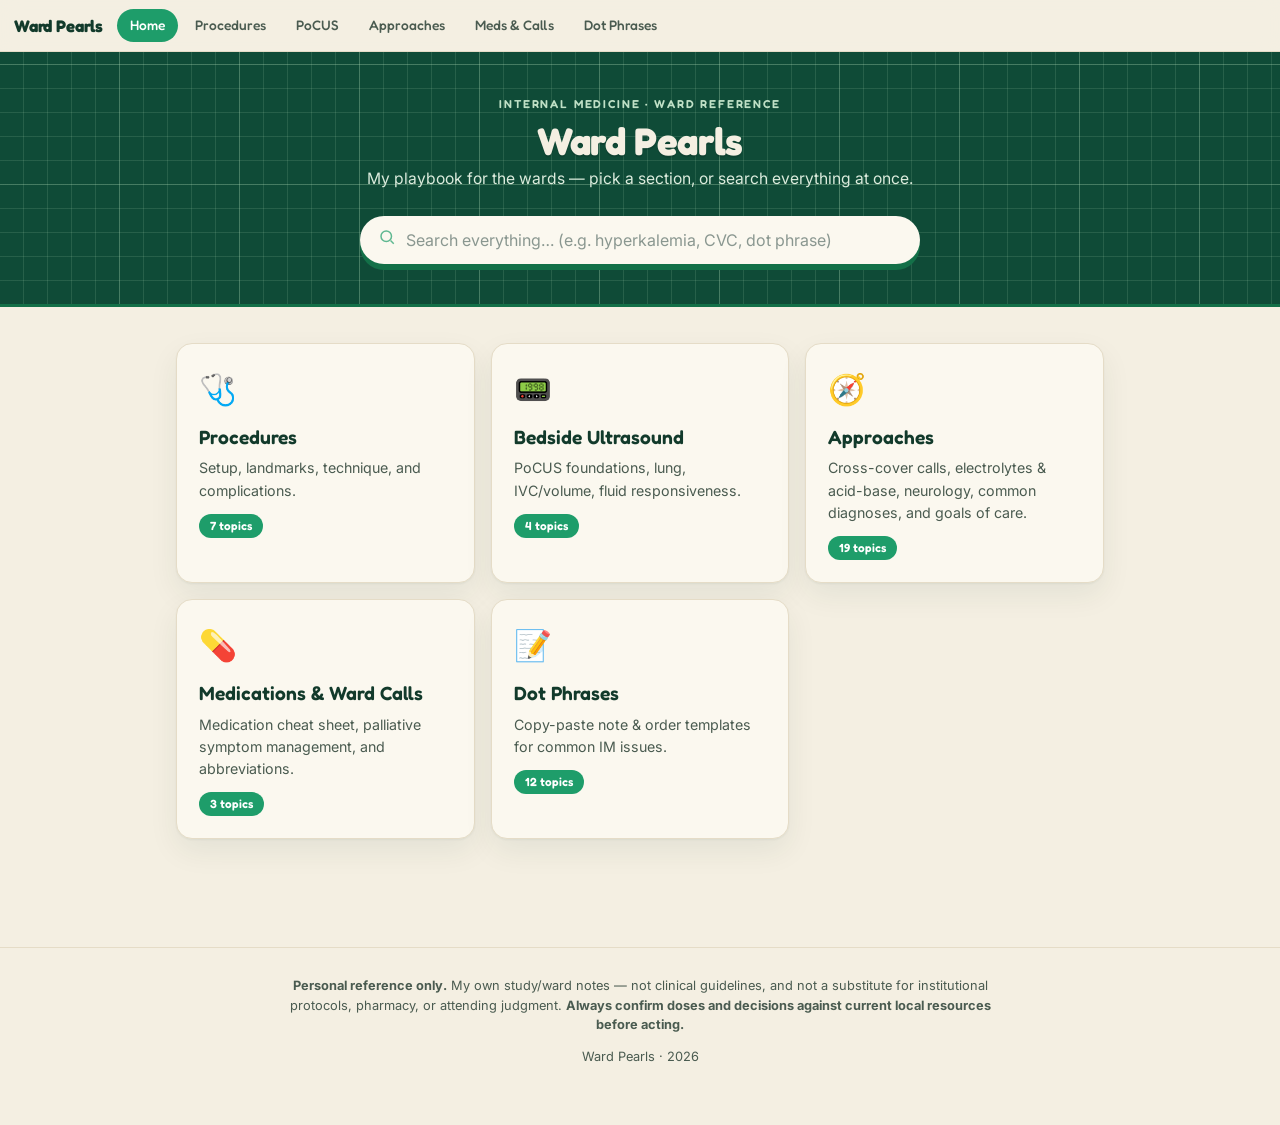
==== commit c7626b10: "Add files via upload" ====
--- a/index.html
+++ b/index.html
@@ -4,7 +4,7 @@
 <meta charset="UTF-8">
 <meta name="viewport" content="width=device-width, initial-scale=1.0">
 <title>Ward Pearls — Internal Medicine</title>
-<link rel="stylesheet" href="styles.css?v=2">
+<link rel="stylesheet" href="styles.css?v=3">
 </head>
 <body data-page="home">
 <div class="topbar" id="topbar"></div>
--- a/styles.css
+++ b/styles.css
@@ -1,116 +1,138 @@
+@import url('https://fonts.googleapis.com/css2?family=Fredoka:wght@400;500;600;700&family=Inter:wght@400;500;600;700&display=swap');
+
 :root{
-  --bg:#f4f7fa;
-  --panel:#ffffff;
-  --ink:#152833;
-  --muted:#5c6b78;
-  --line:#e4eaf1;
-  --accent:#1f7a8c;
-  --accent-dark:#14586a;
-  --accent-soft:#e8f4f6;
-  --warn:#b3541e;
-  --warn-soft:#fdf1e7;
-  --shadow:0 1px 2px rgba(16,35,46,.05),0 10px 30px rgba(16,35,46,.06);
-  --radius:14px;
+  --paper:#f4efe2;          /* warm cream page */
+  --paper2:#ece5d3;
+  --card:#fbf8ef;           /* warm white card */
+  --ink:#123a2b;            /* deep forest green (headings) */
+  --ink-soft:#4a5b50;       /* muted body */
+  --mat:#0f4b37;            /* cutting-mat green (hero) */
+  --mat-line:rgba(160,205,170,.16);
+  --mat-line2:rgba(160,205,170,.26);
+  --accent:#1e9d6a;         /* emerald */
+  --accent-dark:#137048;    /* extruded shadow / darker */
+  --accent-soft:#e4f1e4;
+  --warn:#b45a1e;
+  --warn-soft:#f9ecdd;
+  --line:#e5dcc7;           /* warm border */
+  --shadow:0 1px 2px rgba(18,58,43,.05),0 12px 30px rgba(18,58,43,.07);
+  --radius:16px;
+  --display:"Fredoka",-apple-system,BlinkMacSystemFont,"Segoe UI",sans-serif;
+  --body:"Inter",-apple-system,BlinkMacSystemFont,"Segoe UI",Roboto,sans-serif;
 }
 *{box-sizing:border-box}
 html{scroll-behavior:smooth}
 body{
-  margin:0;
-  font-family:-apple-system,BlinkMacSystemFont,"Segoe UI",Roboto,Helvetica,Arial,sans-serif;
-  color:var(--ink);background:var(--bg);line-height:1.55;
-  -webkit-font-smoothing:antialiased;
+  margin:0;font-family:var(--body);color:var(--ink);background:var(--paper);
+  line-height:1.55;-webkit-font-smoothing:antialiased;
 }
 a{color:var(--accent-dark)}
 
-/* ---- top nav bar ---- */
+/* ---- top nav ---- */
 .topbar{
   position:sticky;top:0;z-index:40;
-  background:rgba(255,255,255,.92);backdrop-filter:blur(10px);
+  background:rgba(244,239,226,.92);backdrop-filter:blur(10px);
   border-bottom:1px solid var(--line);
-  display:flex;align-items:center;gap:4px;
-  padding:8px 14px;overflow-x:auto;white-space:nowrap;
+  display:flex;align-items:center;gap:4px;padding:9px 14px;overflow-x:auto;white-space:nowrap;
 }
-.topbar .brand{font-weight:750;color:var(--accent-dark);font-size:.95rem;margin-right:8px;text-decoration:none;flex:none}
+.topbar .brand{font-family:var(--display);font-weight:700;color:var(--ink);font-size:1.05rem;margin-right:10px;text-decoration:none;flex:none;letter-spacing:-.01em}
 .topbar a.navlink{
-  color:var(--muted);text-decoration:none;font-size:.85rem;font-weight:600;
-  padding:6px 11px;border-radius:999px;flex:none;
+  font-family:var(--display);color:var(--ink-soft);text-decoration:none;font-size:.86rem;font-weight:500;
+  padding:6px 13px;border-radius:999px;flex:none;
 }
-.topbar a.navlink:hover{color:var(--accent-dark);background:var(--accent-soft)}
+.topbar a.navlink:hover{color:var(--ink);background:var(--accent-soft)}
 .topbar a.navlink.active{color:#fff;background:var(--accent)}
 
-/* ---- hero ---- */
+/* ---- hero (cutting-mat) ---- */
 header.hero{
-  background:linear-gradient(155deg,#217e91 0%,#134f61 100%);
-  color:#fff;padding:38px 20px 32px;text-align:center;
+  position:relative;color:#f4efe2;padding:44px 20px 40px;text-align:center;
+  background-color:var(--mat);
+  background-image:
+    repeating-linear-gradient(0deg, transparent 0 23px, var(--mat-line) 23px 24px),
+    repeating-linear-gradient(90deg, transparent 0 23px, var(--mat-line) 23px 24px),
+    repeating-linear-gradient(0deg, transparent 0 119px, var(--mat-line2) 119px 120px),
+    repeating-linear-gradient(90deg, transparent 0 119px, var(--mat-line2) 119px 120px);
+  border-bottom:3px solid var(--accent-dark);
 }
-header.hero .kicker{text-transform:uppercase;letter-spacing:.18em;font-size:.7rem;font-weight:600;opacity:.85}
-header.hero h1{margin:.4rem 0 .35rem;font-size:2rem;font-weight:750;letter-spacing:-.02em}
-header.hero p{margin:0 auto;max-width:560px;font-size:.96rem;opacity:.92}
-.searchwrap{max-width:560px;margin:22px auto 0;position:relative}
-#search{width:100%;padding:14px 16px 14px 46px;border:none;border-radius:999px;font-size:1rem;box-shadow:var(--shadow);outline:none;color:var(--ink)}
-.searchwrap svg{position:absolute;left:17px;top:50%;transform:translateY(-50%);width:18px;height:18px;opacity:.45}
+header.hero .kicker{font-family:var(--display);text-transform:uppercase;letter-spacing:.16em;font-size:.72rem;font-weight:600;color:#bfe0c6}
+header.hero .kicker a{color:#bfe0c6;text-decoration:none}
+header.hero h1{font-family:var(--display);margin:.4rem 0 .4rem;font-size:2.4rem;font-weight:700;letter-spacing:-.015em;line-height:1.05;text-shadow:0 2px 0 rgba(0,0,0,.12)}
+header.hero p{margin:0 auto;max-width:560px;font-size:.98rem;color:#dcecdd}
+.searchwrap{max-width:560px;margin:24px auto 0;position:relative}
+#search{width:100%;font-family:var(--body);padding:14px 16px 14px 46px;border:none;border-radius:999px;font-size:1rem;box-shadow:0 6px 0 var(--accent-dark);outline:none;color:var(--ink);background:#fbf8ef}
+#search::placeholder{color:#8a9790}
+.searchwrap svg{position:absolute;left:18px;top:calc(50% - 3px);transform:translateY(-50%);width:18px;height:18px;color:var(--accent);opacity:.7}
 
-main{max-width:940px;margin:0 auto;padding:26px 16px 90px}
+main{max-width:960px;margin:0 auto;padding:30px 16px 90px}
 
-/* ---- home page cards ---- */
-.homegrid{display:grid;grid-template-columns:repeat(auto-fill,minmax(260px,1fr));gap:14px;margin-top:6px}
+/* ---- home cards ---- */
+.homegrid{display:grid;grid-template-columns:repeat(auto-fill,minmax(268px,1fr));gap:16px;margin-top:6px}
 a.homecard{
-  display:block;text-decoration:none;color:inherit;
-  background:var(--panel);border:1px solid var(--line);border-radius:var(--radius);
-  box-shadow:var(--shadow);padding:20px;transition:transform .12s,border-color .12s;
+  display:block;text-decoration:none;color:inherit;background:var(--card);
+  border:1.5px solid var(--line);border-radius:var(--radius);box-shadow:var(--shadow);
+  padding:22px;transition:transform .12s,border-color .12s,box-shadow .12s;
 }
-a.homecard:hover{transform:translateY(-2px);border-color:var(--accent)}
-a.homecard .ico{font-size:1.7rem;display:block;margin-bottom:8px}
-a.homecard h3{margin:0 0 5px;font-size:1.12rem;color:var(--accent-dark)}
-a.homecard p{margin:0;color:var(--muted);font-size:.88rem}
-a.homecard .cnt{display:inline-block;margin-top:10px;font-size:.72rem;font-weight:700;color:var(--accent);background:var(--accent-soft);padding:2px 9px;border-radius:999px}
+a.homecard:hover{transform:translateY(-3px);border-color:var(--accent);box-shadow:0 4px 0 var(--accent-dark),0 16px 34px rgba(18,58,43,.1)}
+a.homecard .ico{font-size:1.9rem;display:block;margin-bottom:10px}
+a.homecard h3{font-family:var(--display);margin:0 0 5px;font-size:1.2rem;font-weight:600;color:var(--ink)}
+a.homecard p{margin:0;color:var(--ink-soft);font-size:.89rem}
+a.homecard .cnt{font-family:var(--display);display:inline-block;margin-top:12px;font-size:.74rem;font-weight:600;color:#fff;background:var(--accent);padding:3px 11px;border-radius:999px}
 
-/* ---- global search results (home) ---- */
+/* ---- global search results ---- */
 #results{margin-top:18px}
-#results .ritem{display:block;text-decoration:none;color:inherit;background:var(--panel);border:1px solid var(--line);border-radius:10px;box-shadow:var(--shadow);padding:12px 15px;margin-bottom:8px}
+#results .ritem{display:block;text-decoration:none;color:inherit;background:var(--card);border:1.5px solid var(--line);border-radius:12px;box-shadow:var(--shadow);padding:12px 16px;margin-bottom:9px}
 #results .ritem:hover{border-color:var(--accent)}
-#results .ritem b{color:var(--accent-dark)}
-#results .ritem .where{font-size:.74rem;color:var(--muted);text-transform:uppercase;letter-spacing:.04em}
+#results .ritem b{font-family:var(--display);font-weight:600;color:var(--ink)}
+#results .ritem .where{font-family:var(--display);font-size:.72rem;color:var(--accent-dark);text-transform:uppercase;letter-spacing:.06em;font-weight:600}
 
-/* ---- section + cards ---- */
-section{margin-bottom:36px;scroll-margin-top:64px}
+/* ---- sections + cards ---- */
+section{margin-bottom:38px;scroll-margin-top:64px}
 .sec-head{display:flex;align-items:center;gap:11px;margin:0 4px 4px}
-.sec-head .ico{font-size:1.35rem;line-height:1}
-.sec-head h2{margin:0;font-size:1.3rem;letter-spacing:-.01em}
-.sec-head .count{font-size:.78rem;color:var(--muted);font-weight:500;margin-left:auto}
-.sec-desc{margin:0 4px 14px 40px;color:var(--muted);font-size:.9rem}
-.grid{display:grid;grid-template-columns:repeat(auto-fill,minmax(250px,1fr));gap:12px}
+.sec-head .ico{font-size:1.4rem;line-height:1}
+.sec-head h2{font-family:var(--display);margin:0;font-size:1.4rem;font-weight:600;letter-spacing:-.01em;color:var(--ink)}
+.sec-head .count{font-family:var(--display);font-size:.78rem;color:var(--ink-soft);font-weight:500;margin-left:auto}
+.sec-desc{margin:0 4px 15px 40px;color:var(--ink-soft);font-size:.9rem}
+.grid{display:grid;grid-template-columns:repeat(auto-fill,minmax(258px,1fr));gap:13px}
 
-details.card{background:var(--panel);border:1px solid var(--line);border-radius:var(--radius);box-shadow:var(--shadow);overflow:hidden;transition:border-color .15s;scroll-margin-top:70px}
+details.card{background:var(--card);border:1.5px solid var(--line);border-radius:var(--radius);box-shadow:var(--shadow);overflow:hidden;transition:border-color .15s;scroll-margin-top:72px}
 details.card[open]{border-color:var(--accent);grid-column:1/-1}
-summary{list-style:none;cursor:pointer;padding:15px 16px;font-weight:650;font-size:.97rem;display:flex;align-items:center;justify-content:space-between;gap:8px}
+summary{font-family:var(--display);list-style:none;cursor:pointer;padding:15px 17px;font-weight:500;font-size:1rem;color:var(--ink);display:flex;align-items:center;justify-content:space-between;gap:8px}
 summary::-webkit-details-marker{display:none}
-summary .chev{flex:none;width:15px;height:15px;border-right:2px solid var(--muted);border-bottom:2px solid var(--muted);transform:rotate(-45deg);transition:transform .2s;margin-right:3px}
+summary .chev{flex:none;width:15px;height:15px;border-right:2.5px solid var(--accent);border-bottom:2.5px solid var(--accent);transform:rotate(-45deg);transition:transform .2s;margin-right:3px}
 details[open] summary .chev{transform:rotate(45deg)}
 
-.card-body{padding:4px 20px 20px;border-top:1px solid var(--line);font-size:.93rem}
-.card-body h4{margin:17px 0 5px;font-size:.75rem;text-transform:uppercase;letter-spacing:.06em;color:var(--accent-dark);font-weight:700}
+.card-body{padding:4px 20px 20px;border-top:1.5px solid var(--line);font-size:.93rem;color:var(--ink-soft)}
+.card-body h4{font-family:var(--display);margin:17px 0 5px;font-size:.76rem;text-transform:uppercase;letter-spacing:.06em;color:var(--accent-dark);font-weight:600}
 .card-body h4:first-child{margin-top:14px}
 .card-body ul{margin:5px 0;padding-left:19px}
 .card-body li{margin:3px 0}
 .card-body p{margin:7px 0}
-.card-body code{background:var(--accent-soft);padding:1px 5px;border-radius:5px;font-size:.86em}
-.card-body .lead{color:var(--muted);font-style:italic;margin-top:12px}
-.card-body details{margin:9px 0;border:1px solid var(--line);border-radius:9px;background:#fbfcfe}
-.card-body details > summary{padding:9px 13px;font-size:.88rem;font-weight:600;color:var(--accent-dark)}
+.card-body b{color:var(--ink)}
+.card-body code{background:var(--accent-soft);padding:1px 5px;border-radius:5px;font-size:.86em;color:var(--ink)}
+.card-body .lead{color:var(--ink-soft);font-style:italic;margin-top:12px}
+.card-body details{margin:9px 0;border:1.5px solid var(--line);border-radius:10px;background:#fdfbf4}
+.card-body details > summary{padding:9px 14px;font-size:.9rem;font-weight:500;color:var(--accent-dark)}
 .card-body details .inner{padding:2px 15px 12px}
-.flag{background:var(--warn-soft);border-left:3px solid var(--warn);border-radius:0 8px 8px 0;padding:9px 13px;margin:11px 0;font-size:.9rem;color:#7c3d15}
+.flag{background:var(--warn-soft);border-left:4px solid var(--warn);border-radius:0 9px 9px 0;padding:10px 14px;margin:11px 0;font-size:.9rem;color:#8a441a}
 .flag b{color:var(--warn)}
-.pill{background:var(--accent-soft);border-radius:0 8px 8px 0;border-left:3px solid var(--accent);padding:9px 13px;margin:11px 0;font-size:.9rem}
-.tag{display:inline-block;font-size:.62rem;font-weight:700;text-transform:uppercase;letter-spacing:.04em;color:var(--muted);background:#eef2f6;padding:2px 7px;border-radius:999px;margin-left:8px;vertical-align:middle}
+.pill{background:var(--accent-soft);border-radius:0 9px 9px 0;border-left:4px solid var(--accent);padding:10px 14px;margin:11px 0;font-size:.9rem;color:var(--ink)}
+.tag{font-family:var(--display);display:inline-block;font-size:.64rem;font-weight:600;text-transform:uppercase;letter-spacing:.04em;color:var(--ink-soft);background:var(--paper2);padding:2px 8px;border-radius:999px;margin-left:8px;vertical-align:middle}
 
 /* ---- dot phrases ---- */
-.dp-actions{display:flex;justify-content:flex-end;margin:10px 0 4px}
-.copybtn{cursor:pointer;border:1px solid var(--accent);background:var(--accent-soft);color:var(--accent-dark);font-weight:600;font-size:.8rem;padding:6px 14px;border-radius:8px}
-.copybtn:hover{background:var(--accent);color:#fff}
-.copybtn.done{background:#2f855a;border-color:#2f855a;color:#fff}
-pre.dp{white-space:pre-wrap;background:#f8fafc;border:1px solid var(--line);border-radius:9px;padding:13px 15px;font-family:"SF Mono",Menlo,Consolas,monospace;font-size:.82rem;line-height:1.5;color:var(--ink);overflow-x:auto}
+.dp-actions{display:flex;justify-content:flex-end;margin:12px 0 6px}
+.copybtn{
+  font-family:var(--display);cursor:pointer;border:none;background:var(--accent);color:#fff;font-weight:600;font-size:.84rem;
+  padding:9px 18px;border-radius:11px;box-shadow:0 4px 0 var(--accent-dark);transition:transform .05s,box-shadow .05s;
+}
+.copybtn:hover{filter:brightness(1.04)}
+.copybtn:active{transform:translateY(3px);box-shadow:0 1px 0 var(--accent-dark)}
+.copybtn.done{background:var(--accent-dark);box-shadow:0 4px 0 #0c5236}
+pre.dp{white-space:pre-wrap;background:#0f4b37;border-radius:11px;padding:15px 17px;font-family:"SF Mono",Menlo,Consolas,monospace;font-size:.82rem;line-height:1.55;color:#e7f2e3;overflow-x:auto;box-shadow:inset 0 0 0 1px rgba(160,205,170,.15)}
 
-.noresults{display:none;text-align:center;color:var(--muted);padding:40px;font-style:italic}
-footer{text-align:center;color:var(--muted);font-size:.8rem;padding:26px 20px 44px;border-top:1px solid var(--line)}
+.noresults{display:none;text-align:center;color:var(--ink-soft);padding:40px;font-style:italic}
+footer{text-align:center;color:var(--ink-soft);font-size:.8rem;padding:28px 20px 46px;border-top:1px solid var(--line)}
 .disclaimer{max-width:720px;margin:0 auto 10px;line-height:1.5}
+
+@media(max-width:560px){
+  header.hero h1{font-size:1.95rem}
+}
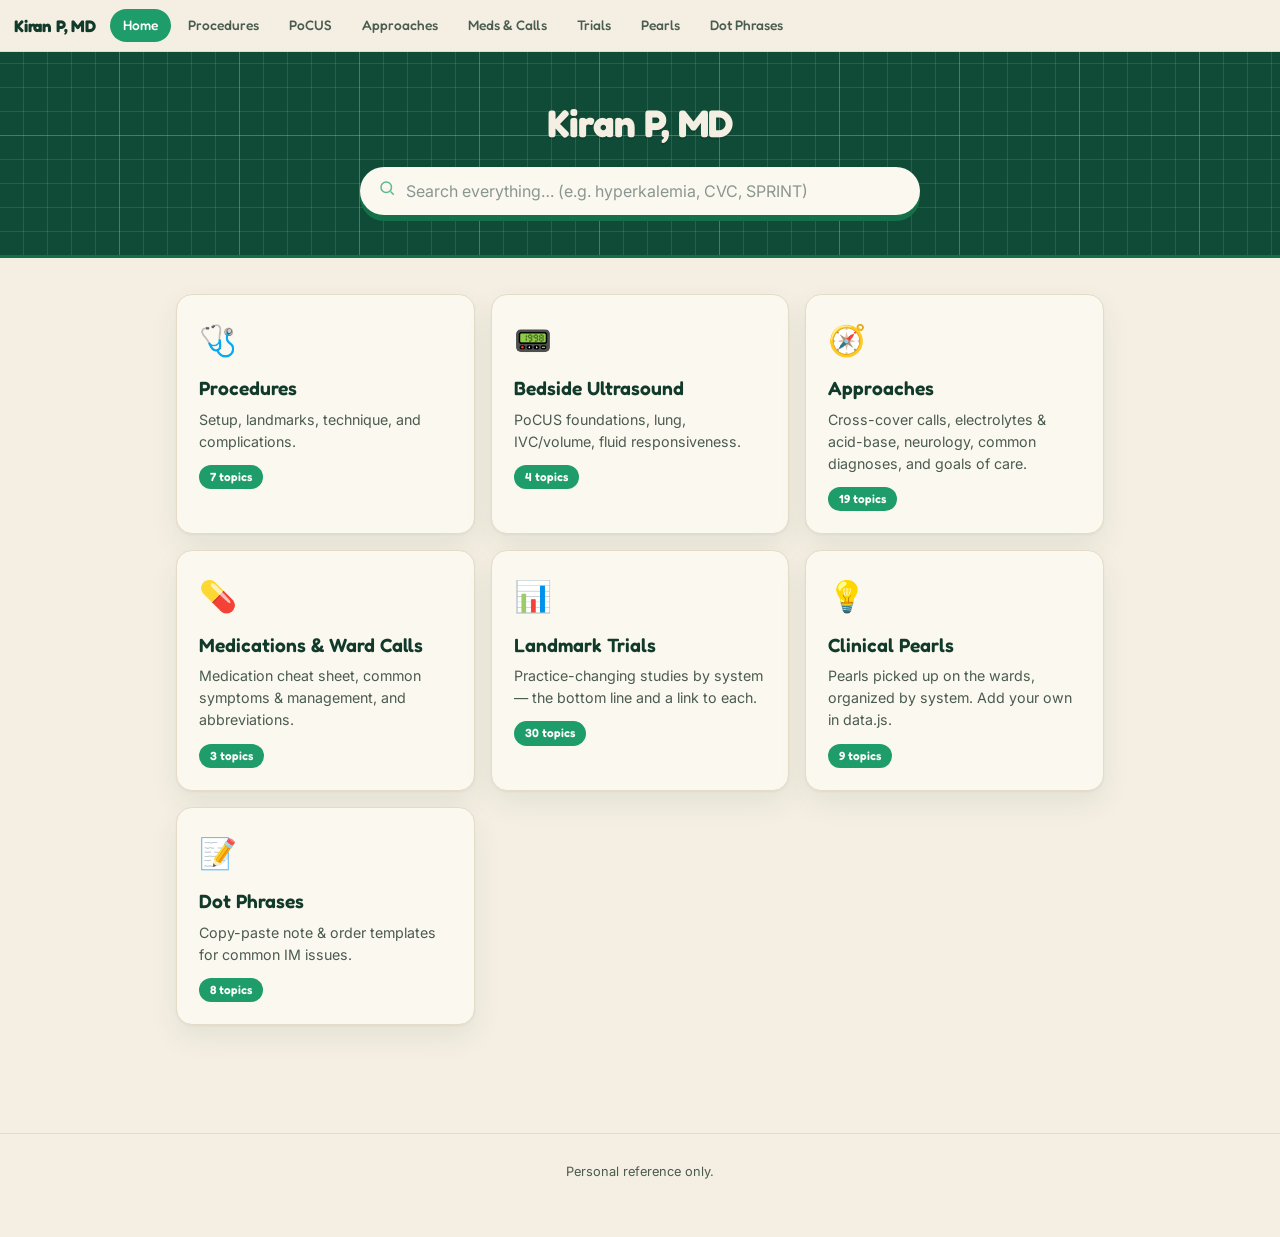
==== commit dcd64ff7: "Add files via upload" ====
--- a/index.html
+++ b/index.html
@@ -3,26 +3,23 @@
 <head>
 <meta charset="UTF-8">
 <meta name="viewport" content="width=device-width, initial-scale=1.0">
-<title>Ward Pearls — Internal Medicine</title>
-<link rel="stylesheet" href="styles.css?v=3">
+<title>Kiran P, MD</title>
+<link rel="stylesheet" href="styles.css?v=4">
 </head>
 <body data-page="home">
 <div class="topbar" id="topbar"></div>
 <header class="hero">
-  <div class="kicker">Internal Medicine · Ward Reference</div>
-  <h1>Ward Pearls</h1>
-  <p>My playbook for the wards — pick a section, or search everything at once.</p>
+  <h1>Kiran P, MD</h1>
   <div class="searchwrap">
     <svg viewBox="0 0 24 24" fill="none" stroke="currentColor" stroke-width="2"><circle cx="11" cy="11" r="7"/><path d="M21 21l-4.3-4.3"/></svg>
-    <input id="search" type="text" placeholder="Search everything… (e.g. hyperkalemia, CVC, dot phrase)" autocomplete="off">
+    <input id="search" type="text" placeholder="Search everything… (e.g. hyperkalemia, CVC, SPRINT)" autocomplete="off">
   </div>
 </header>
 <main id="main"></main>
 <footer>
-  <p class="disclaimer"><strong>Personal reference only.</strong> My own study/ward notes — not clinical guidelines, and not a substitute for institutional protocols, pharmacy, or attending judgment. <strong>Always confirm doses and decisions against current local resources before acting.</strong></p>
-  <p>Ward Pearls · <span id="year"></span></p>
+  <p class="disclaimer">Personal reference only.</p>
 </footer>
-<script src="data.js?v=2"></script>
-<script src="app.js?v=2"></script>
+<script src="data.js?v=4"></script>
+<script src="app.js?v=4"></script>
 </body>
 </html>
